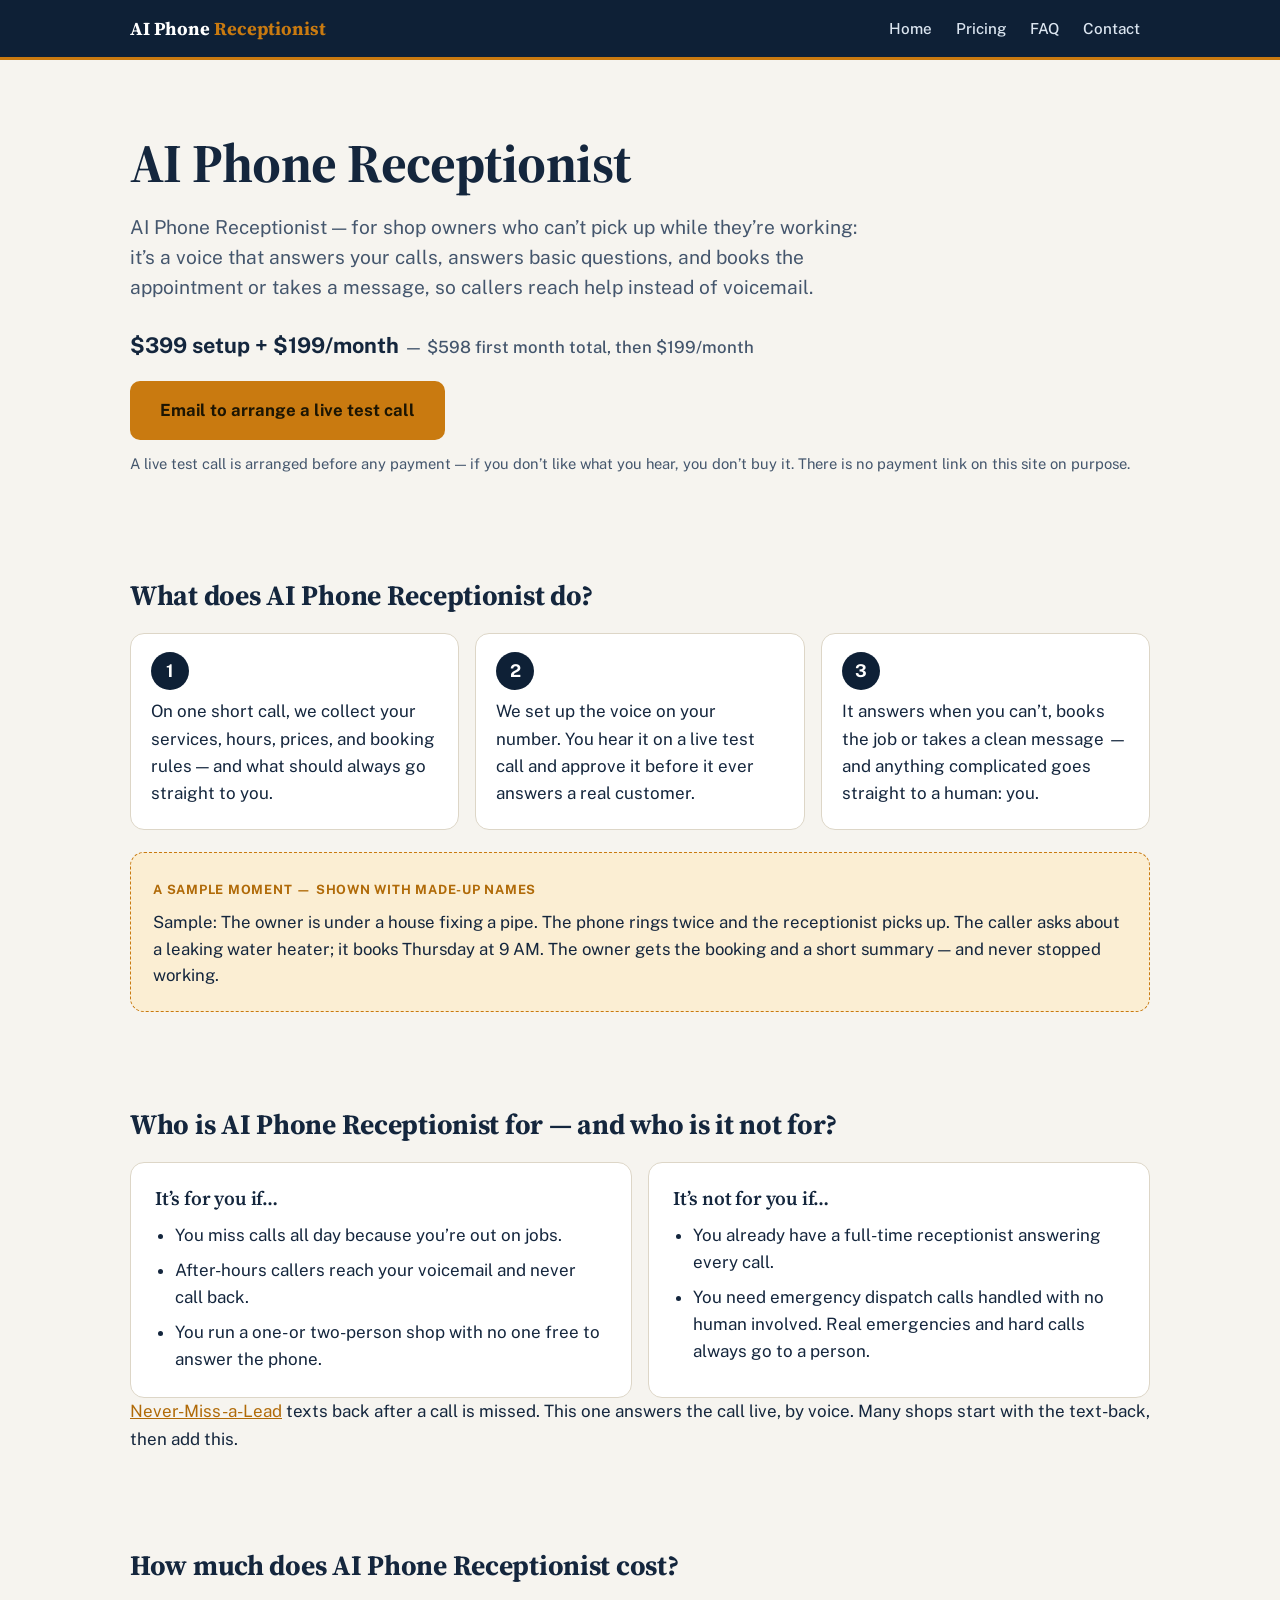
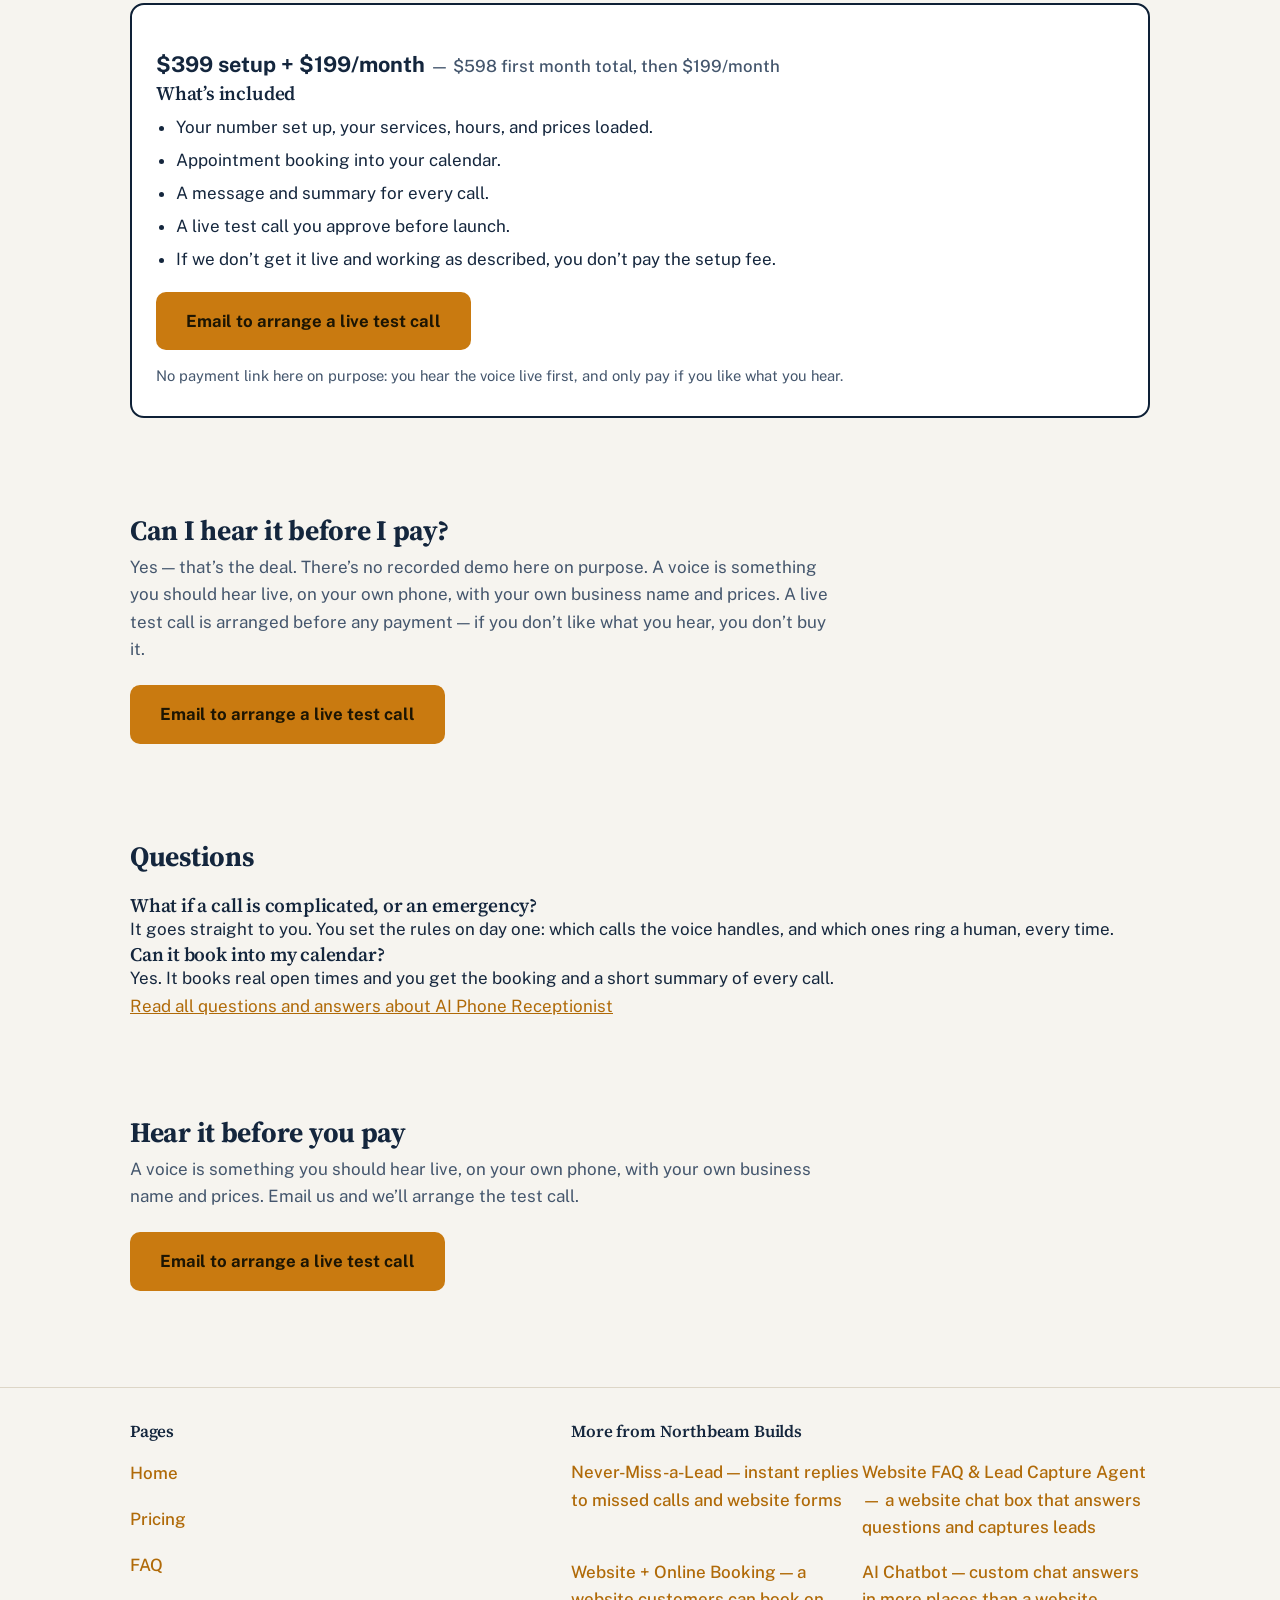
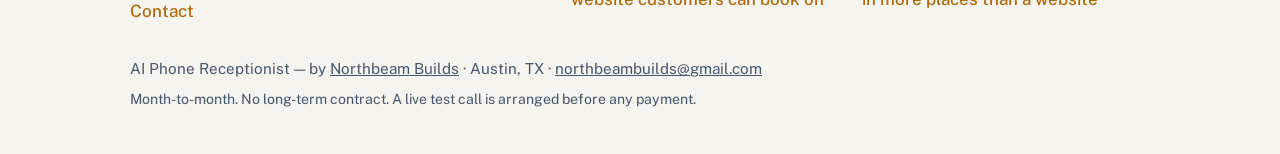
==== index.html @ 2d72b029 "Standalone product site (flagship pattern) with full SEO + LLM-search package; custom-domain binding" ====
<!doctype html>
<html lang="en">
  <head>
    <meta charset="utf-8" />
    <meta name="viewport" content="width=device-width, initial-scale=1, viewport-fit=cover" />
    <meta name="color-scheme" content="light dark" />
    <link rel="icon" href="data:," />
    <title>AI Phone Receptionist | A Voice That Answers When You Can’t</title>
    <meta name="description" content="A voice that answers your phone when you can’t: answers basic questions and books appointments. $399 setup + $199/month — hear a live test call first." />
    <link rel="canonical" href="https://receptionist.northbeambuilds.com/" />
    <meta property="og:title" content="AI Phone Receptionist | A Voice That Answers When You Can’t" />
    <meta property="og:description" content="A voice that answers your phone when you can’t: answers basic questions and books appointments. $399 setup + $199/month — hear a live test call first." />
    <meta property="og:type" content="website" />
    <meta property="og:url" content="https://receptionist.northbeambuilds.com/" />
    <meta name="twitter:card" content="summary" />
    <meta name="twitter:title" content="AI Phone Receptionist | A Voice That Answers When You Can’t" />
    <meta name="twitter:description" content="A voice that answers your phone when you can’t: answers basic questions and books appointments. $399 setup + $199/month — hear a live test call first." />
    <meta name="twitter:url" content="https://receptionist.northbeambuilds.com/" />
    <script type="application/ld+json">
{"@context": "https://schema.org", "@type": "SoftwareApplication", "name": "AI Phone Receptionist", "applicationCategory": "BusinessApplication", "operatingSystem": "Web", "description": "An AI voice that answers a business\u2019s phone calls, answers basic questions, and books appointments or takes a message when the owner can\u2019t pick up.", "offers": {"@type": "Offer", "priceCurrency": "USD", "price": "399", "priceSpecification": [{"@type": "UnitPriceSpecification", "price": "399", "priceCurrency": "USD", "name": "One-time setup"}, {"@type": "UnitPriceSpecification", "price": "199", "priceCurrency": "USD", "name": "Monthly service", "unitCode": "MON", "billingDuration": "P1M"}]}, "provider": {"@type": "Organization", "name": "Northbeam Builds", "email": "northbeambuilds@gmail.com", "address": {"@type": "PostalAddress", "addressLocality": "Austin", "addressRegion": "TX", "addressCountry": "US"}}}
    </script>
    <link rel="preconnect" href="https://fonts.googleapis.com" />
    <link rel="preconnect" href="https://fonts.gstatic.com" crossorigin />
    <link href="https://fonts.googleapis.com/css2?family=Source+Serif+4:opsz,wght@8..60,600;8..60,700&family=Public+Sans:wght@400;500;600;700&display=swap" rel="stylesheet" />
    <link rel="stylesheet" href="/assets/site.css" />
  </head>
  <body>
    <header class="topbar">
      <div class="wrap">
        <a class="wordmark" href="/">AI Phone <span>Receptionist</span></a>
        <button class="nav-toggle" type="button" aria-label="Open menu" aria-expanded="false" aria-controls="main-nav" id="nav-toggle">
          <span class="bars" aria-hidden="true"><span></span><span></span><span></span></span>
        </button>
        <nav class="topnav" id="main-nav" aria-label="Main site">
          <a href="/">Home</a>
          <a href="/pricing/">Pricing</a>
          <a href="/faq/">FAQ</a>
          <a href="/contact/">Contact</a>
        </nav>
      </div>
    </header>

    <main>
      <div class="wrap">
        <div class="hero">
          <h1>AI Phone Receptionist</h1>
          <p class="purpose">AI Phone Receptionist — for shop owners who can’t pick up while they’re working: it’s a voice that answers your calls, answers basic questions, and books the appointment or takes a message, so callers reach help instead of voicemail.</p>
          <p class="price-line">$399 setup + $199/month <span class="per">— $598 first month total, then $199/month</span></p>
          <div class="cta-row">
            <a class="btn" href="mailto:northbeambuilds@gmail.com?subject=AI Phone Receptionist — live test call">Email to arrange a live test call</a>
          </div>
          <p class="buy-note">A live test call is arranged before any payment — if you don’t like what you hear, you don’t buy it. There is no payment link on this site on purpose.</p>
        </div>
        <section aria-labelledby="what-heading">
          <div class="section-head">
            <h2 id="what-heading">What does AI Phone Receptionist do?</h2>
          </div>
          <ol class="steps">
            <li>On one short call, we collect your services, hours, prices, and booking rules — and what should always go straight to you.</li>
            <li>We set up the voice on your number. You hear it on a live test call and approve it before it ever answers a real customer.</li>
            <li>It answers when you can’t, books the job or takes a clean message — and anything complicated goes straight to a human: you.</li>
          </ol>
          <div class="sample">
            <p><span class="tag">A sample moment — shown with made-up names</span></p>
            <p>Sample: The owner is under a house fixing a pipe. The phone rings twice and the receptionist picks up. The caller asks about a leaking water heater; it books Thursday at 9 AM. The owner gets the booking and a short summary — and never stopped working.</p>
          </div>
        </section>

        <section aria-labelledby="fit-heading">
          <div class="section-head">
            <h2 id="fit-heading">Who is AI Phone Receptionist for — and who is it not for?</h2>
          </div>
          <div class="fit-grid">
            <div class="fit-card">
              <h3>It’s for you if…</h3>
              <ul>
              <li>You miss calls all day because you’re out on jobs.</li>
              <li>After-hours callers reach your voicemail and never call back.</li>
              <li>You run a one- or two-person shop with no one free to answer the phone.</li>
              </ul>
            </div>
            <div class="fit-card">
              <h3>It’s not for you if…</h3>
              <ul>
              <li>You already have a full-time receptionist answering every call.</li>
              <li>You need emergency dispatch calls handled with no human involved. Real emergencies and hard calls always go to a person.</li>
              </ul>
            </div>
          </div>
          <p class="note"><a href="https://nevermiss.northbeambuilds.com/">Never-Miss-a-Lead</a> texts back after a call is missed. This one answers the call live, by voice. Many shops start with the text-back, then add this.</p>
        </section>

        <section aria-labelledby="price-heading">
          <div class="section-head">
            <h2 id="price-heading">How much does AI Phone Receptionist cost?</h2>
          </div>
          <div class="price-box">
            <p class="price-line">$399 setup + $199/month <span class="per">— $598 first month total, then $199/month</span></p>
            <h3>What’s included</h3>
            <ul>
              <li>Your number set up, your services, hours, and prices loaded.</li>
              <li>Appointment booking into your calendar.</li>
              <li>A message and summary for every call.</li>
              <li>A live test call you approve before launch.</li>
              <li>If we don’t get it live and working as described, you don’t pay the setup fee.</li>
            </ul>
            <div class="cta-row">
              <a class="btn" href="mailto:northbeambuilds@gmail.com?subject=AI Phone Receptionist — live test call">Email to arrange a live test call</a>
            </div>
            <p class="buy-note">No payment link here on purpose: you hear the voice live first, and only pay if you like what you hear.</p>
          </div>
        </section>

        <section aria-labelledby="hear-heading">
          <div class="section-head">
            <h2 id="hear-heading">Can I hear it before I pay?</h2>
            <p>Yes — that’s the deal. There’s no recorded demo here on purpose. A voice is something you should hear live, on your own phone, with your own business name and prices. A live test call is arranged before any payment — if you don’t like what you hear, you don’t buy it.</p>
          </div>
          <div class="cta-row">
            <a class="btn" href="mailto:northbeambuilds@gmail.com?subject=AI Phone Receptionist — live test call">Email to arrange a live test call</a>
          </div>
        </section>

        <section aria-labelledby="faq-heading">
          <div class="section-head">
            <h2 id="faq-heading">Questions</h2>
          </div>
            <div class="faq-item"><h3>What if a call is complicated, or an emergency?</h3><p>It goes straight to you. You set the rules on day one: which calls the voice handles, and which ones ring a human, every time.</p></div>
            <div class="faq-item"><h3>Can it book into my calendar?</h3><p>Yes. It books real open times and you get the booking and a short summary of every call.</p></div>
          <p><a href="/faq/">Read all questions and answers about AI Phone Receptionist</a></p>
        </section>

        <section aria-label="Get started">
          <div class="section-head">
            <h2>Hear it before you pay</h2>
            <p>A voice is something you should hear live, on your own phone, with your own business name and prices. Email us and we’ll arrange the test call.</p>
          </div>
          <div class="cta-row">
            <a class="btn" href="mailto:northbeambuilds@gmail.com?subject=AI Phone Receptionist — live test call">Email to arrange a live test call</a>
          </div>
        </section>
      </div>
    </main>
    <footer>
      <div class="wrap">
        <div class="footer-grid">
          <nav aria-label="Site pages">
            <h3>Pages</h3>
            <ul class="sitemap-list">
              <li><a href="/">Home</a></li>
              <li><a href="/pricing/">Pricing</a></li>
              <li><a href="/faq/">FAQ</a></li>
              <li><a href="/contact/">Contact</a></li>
            </ul>
          </nav>
          <nav aria-label="More from Northbeam Builds">
            <h3>More from Northbeam Builds</h3>
            <ul class="tool-list">
              <li><a href="https://nevermiss.northbeambuilds.com/">Never-Miss-a-Lead — instant replies to missed calls and website forms</a></li>
              <li><a href="https://faqagent.northbeambuilds.com/">Website FAQ & Lead Capture Agent — a website chat box that answers questions and captures leads</a></li>
              <li><a href="https://booking.northbeambuilds.com/">Website + Online Booking — a website customers can book on</a></li>
              <li><a href="https://chatbot.northbeambuilds.com/">AI Chatbot — custom chat answers in more places than a website</a></li>
            </ul>
          </nav>
        </div>
        <p class="footer-line">AI Phone Receptionist — by <a href="https://northbeambuilds.com">Northbeam Builds</a> · Austin, TX · <a href="mailto:northbeambuilds@gmail.com">northbeambuilds@gmail.com</a></p>
        <p class="footer-small">Month-to-month. No long-term contract. A live test call is arranged before any payment.</p>
      </div>
    </footer>
    <script src="/assets/site.js"></script>
  </body>
</html>
---- assets/site.css ----
:root {
        color-scheme: light dark;
        --bg: #f6f4ef;
        --surface: #ffffff;
        --surface-2: #efece4;
        --ink: #14263d;
        --ink-soft: #44566d;
        --navy: #0e2036;
        --navy-2: #16304f;
        --amber: #c97a10;
        --amber-strong: #b06a08;
        --amber-soft: #fbeed3;
        --line: #ddd6c7;
        --focus: #1d6fd1;
        --radius: 14px;
      }
      @media (prefers-color-scheme: dark) {
        :root {
          --bg: #0a1626;
          --surface: #102238;
          --surface-2: #0d1c30;
          --ink: #eef2f7;
          --ink-soft: #b3c0d0;
          --navy: #0a1828;
          --navy-2: #122a47;
          --amber: #f0b24a;
          --amber-strong: #f5c169;
          --amber-soft: #2b2110;
          --line: #2a3f58;
          --focus: #7db4f0;
        }
      }
      * { box-sizing: border-box; }
      html { scroll-behavior: smooth; }
      body {
        margin: 0;
        background: var(--bg);
        color: var(--ink);
        font-family: "Public Sans", -apple-system, BlinkMacSystemFont, "Segoe UI", sans-serif;
        font-size: 1.0625rem;
        line-height: 1.6;
        -webkit-font-smoothing: antialiased;
      }
      a { color: var(--amber-strong); }
      a:focus-visible, summary:focus-visible {
        outline: 3px solid var(--focus);
        outline-offset: 2px;
        border-radius: 4px;
      }
      h1, h2, h3 {
        font-family: "Source Serif 4", Georgia, "Times New Roman", serif;
        line-height: 1.15;
        margin: 0;
        letter-spacing: -0.01em;
      }
      h2 { font-size: 1.75rem; font-weight: 700; }
      h3 { font-size: 1.2rem; font-weight: 600; }
      p { margin: 0; }
      .wrap { max-width: 1060px; margin: 0 auto; padding: 0 20px; }

      /* ---------- Site header ---------- */
      .topbar {
        position: sticky;
        top: 0;
        z-index: 60;
        background: var(--navy);
        color: #f3f6fa;
        border-bottom: 3px solid var(--amber);
      }
      .topbar .wrap {
        display: flex;
        align-items: center;
        gap: 8px 22px;
        flex-wrap: wrap;
        padding-top: 4px;
        padding-bottom: 4px;
        position: relative;
      }
      .wordmark {
        font-family: "Source Serif 4", Georgia, serif;
        font-weight: 700;
        font-size: 1.15rem;
        color: #ffffff;
        text-decoration: none;
        padding: 10px 0;
        white-space: nowrap;
      }
      .wordmark span { color: var(--amber); }
      .nav-toggle {
        display: none;
        margin-left: auto;
        background: transparent;
        border: 1px solid rgba(255,255,255,0.35);
        border-radius: 8px;
        color: #ffffff;
        width: 48px;
        height: 48px;
        align-items: center;
        justify-content: center;
        cursor: pointer;
        flex-shrink: 0;
      }
      .nav-toggle:focus-visible { outline: 3px solid var(--focus); outline-offset: 2px; }
      .nav-toggle .bars { display: flex; flex-direction: column; gap: 5px; }
      .nav-toggle .bars span { display: block; width: 22px; height: 2px; background: #ffffff; border-radius: 2px; }
      .topnav {
        display: flex;
        flex-wrap: wrap;
        gap: 2px 4px;
        margin-left: auto;
      }
      .topnav a {
        color: #dbe5f0;
        text-decoration: none;
        font-size: 0.95rem;
        font-weight: 500;
        padding: 12px 10px;
        min-height: 44px;
        display: inline-flex;
        align-items: center;
        border-radius: 6px;
      }
      .topnav a:hover { color: #ffffff; background: rgba(255,255,255,0.08); }
      @media (max-width: 719px) {
        .nav-toggle { display: inline-flex; }
        .topnav {
          display: none;
          width: 100%;
          flex-direction: column;
          align-items: stretch;
          margin-left: 0;
          padding: 6px 0 12px;
          gap: 2px;
        }
        .topnav.open { display: flex; }
        .topnav a { width: 100%; padding: 12px 8px; }
      }

      /* ---------- Hero ---------- */
      .hero { padding: 52px 0 44px; }
      .hero h1 {
        font-size: clamp(2.3rem, 6vw, 3.4rem);
        font-weight: 700;
        color: var(--ink);
      }
      .hero .purpose {
        margin-top: 18px;
        font-size: 1.2rem;
        line-height: 1.55;
        color: var(--ink-soft);
        max-width: 46rem;
      }
      .hero .purpose strong { color: var(--ink); font-weight: 600; }
      .price-line {
        margin-top: 26px;
        font-size: 1.35rem;
        font-weight: 700;
        color: var(--ink);
      }
      .price-line .per { font-weight: 500; color: var(--ink-soft); font-size: 1.05rem; }
      .cta-row { margin-top: 18px; display: flex; flex-wrap: wrap; gap: 14px; align-items: center; }
      .btn {
        display: inline-flex;
        align-items: center;
        justify-content: center;
        min-height: 54px;
        padding: 14px 28px;
        border-radius: 10px;
        background: var(--amber);
        color: #1c1503;
        font-weight: 700;
        font-size: 1.05rem;
        text-decoration: none;
        border: 2px solid transparent;
        transition: background 0.15s ease, transform 0.15s ease;
      }
      .btn:hover { background: var(--amber-strong); color: #ffffff; }
      @media (prefers-color-scheme: dark) {
        .btn { color: #1a1204; }
        .btn:hover { color: #14100a; background: var(--amber-strong); }
      }

      /* ---------- Sections ---------- */
      section { padding: 40px 0; }
      .section-head { margin-bottom: 22px; }
      .section-head p { margin-top: 8px; color: var(--ink-soft); max-width: 44rem; }

      .steps {
        display: grid;
        grid-template-columns: 1fr;
        gap: 16px;
        list-style: none;
        margin: 0;
        padding: 0;
        counter-reset: step;
      }
      .steps li {
        background: var(--surface);
        border: 1px solid var(--line);
        border-radius: var(--radius);
        padding: 22px 22px 22px 74px;
        position: relative;
        min-height: 44px;
      }
      .steps li::before {
        counter-increment: step;
        content: counter(step);
        position: absolute;
        left: 20px;
        top: 20px;
        width: 38px;
        height: 38px;
        border-radius: 50%;
        background: var(--navy);
        color: #ffffff;
        font-weight: 700;
        font-size: 1.1rem;
        display: flex;
        align-items: center;
        justify-content: center;
      }
      @media (prefers-color-scheme: dark) {
        .steps li::before { background: var(--amber); color: #1a1204; }
      }
      .steps p { font-size: 1.05rem; }

      .sample {
        margin-top: 22px;
        background: var(--amber-soft);
        border: 1px dashed var(--amber);
        border-radius: var(--radius);
        padding: 22px;
      }
      .sample .tag {
        display: inline-block;
        font-size: 0.8rem;
        font-weight: 700;
        letter-spacing: 0.06em;
        text-transform: uppercase;
        color: var(--amber-strong);
        margin-bottom: 8px;
      }
      .sample p { font-size: 1.05rem; }
      .sample .note { margin-top: 10px; font-size: 0.9rem; color: var(--ink-soft); font-style: italic; }

      /* ---------- Numbers strip ---------- */
      .numbers {
        background: var(--navy);
        color: #eef2f7;
        border-radius: var(--radius);
        padding: 28px 24px;
      }
      .numbers h2 { color: #ffffff; margin-bottom: 18px; }
      .numbers .stat { font-size: 1.12rem; line-height: 1.55; }
      .numbers .stat + .stat { margin-top: 16px; }
      .numbers .stat strong { color: var(--amber); }
      .numbers .caveat {
        margin-top: 18px;
        font-size: 0.85rem;
        line-height: 1.5;
        color: #b9c7d8;
      }

      /* ---------- For / not for ---------- */
      .fit-grid {
        display: grid;
        grid-template-columns: 1fr;
        gap: 16px;
      }
      .fit-card {
        background: var(--surface);
        border: 1px solid var(--line);
        border-radius: var(--radius);
        padding: 24px;
      }
      .fit-card h3 { margin-bottom: 12px; }
      .fit-card ul { margin: 0; padding-left: 20px; }
      .fit-card li { margin-bottom: 8px; }
      .fit-card li:last-child { margin-bottom: 0; }
      .boundary {
        margin-top: 20px;
        background: var(--surface-2);
        border: 1px solid var(--line);
        border-radius: var(--radius);
        padding: 20px 22px;
        font-size: 1.02rem;
      }
      .boundary a { font-weight: 600; }

      /* ---------- Price box ---------- */
      .price-box {
        background: var(--surface);
        border: 2px solid var(--navy);
        border-radius: var(--radius);
        padding: 28px 24px;
      }
      @media (prefers-color-scheme: dark) {
        .price-box { border-color: var(--amber); }
      }
      .price-box .big { font-size: 1.5rem; font-weight: 700; line-height: 1.35; }
      .price-box p { margin-top: 14px; }
      .price-box ul { margin: 10px 0 0; padding-left: 20px; }
      .price-box li { margin-bottom: 6px; }
      .price-box .guarantee { font-weight: 600; }

      /* ---------- Demos ---------- */
      .demo-grid {
        display: grid;
        grid-template-columns: 1fr;
        gap: 16px;
      }
      .demo-card {
        background: var(--surface);
        border: 1px solid var(--line);
        border-radius: var(--radius);
        padding: 24px;
        display: flex;
        flex-direction: column;
        gap: 10px;
      }
      .demo-card h3 { font-size: 1.3rem; }
      .demo-card .badge {
        align-self: flex-start;
        font-size: 0.8rem;
        font-weight: 700;
        letter-spacing: 0.04em;
        text-transform: uppercase;
        background: var(--amber-soft);
        color: var(--amber-strong);
        border: 1px solid var(--amber);
        border-radius: 999px;
        padding: 4px 12px;
      }
      .demo-card p { color: var(--ink-soft); font-size: 0.98rem; }
      .demo-card a.open {
        margin-top: auto;
        display: inline-flex;
        align-items: center;
        min-height: 48px;
        font-weight: 700;
        text-decoration: none;
      }
      .demo-card a.open:hover { text-decoration: underline; }

      /* ---------- FAQ ---------- */
      .faq { display: flex; flex-direction: column; gap: 12px; }
      .faq details {
        background: var(--surface);
        border: 1px solid var(--line);
        border-radius: var(--radius);
      }
      .faq summary {
        cursor: pointer;
        list-style: none;
        padding: 18px 22px;
        min-height: 44px;
        font-weight: 600;
        font-size: 1.08rem;
        display: flex;
        justify-content: space-between;
        align-items: center;
        gap: 12px;
      }
      .faq summary::-webkit-details-marker { display: none; }
      .faq summary::after {
        content: "+";
        font-size: 1.5rem;
        font-weight: 400;
        color: var(--amber-strong);
        line-height: 1;
        flex-shrink: 0;
      }
      .faq details[open] summary::after { content: "–"; }
      .faq details p {
        padding: 0 22px 20px;
        color: var(--ink-soft);
      }

      /* ---------- Final CTA ---------- */
      .final-cta {
        background: var(--navy);
        color: #eef2f7;
        border-radius: var(--radius);
        padding: 34px 24px;
        text-align: center;
      }
      .final-cta h2 { color: #ffffff; margin-bottom: 10px; }
      .final-cta p { color: #c4d2e2; max-width: 34rem; margin: 0 auto; }
      .final-cta .cta-row { justify-content: center; margin-top: 22px; }
      .final-cta .direct { margin-top: 16px; font-size: 0.98rem; color: #c4d2e2; }
      .final-cta .direct a { color: var(--amber); font-weight: 600; }

      /* ---------- Footer ---------- */
      footer {
        margin-top: 48px;
        border-top: 1px solid var(--line);
        padding: 34px 0 44px;
      }
      footer h2 { font-size: 1.25rem; margin-bottom: 14px; }
      footer h3 { font-size: 1.05rem; margin-bottom: 10px; }
      .footer-grid {
        display: grid;
        grid-template-columns: 1fr;
        gap: 28px;
        margin-bottom: 24px;
      }
      @media (min-width: 720px) {
        .footer-grid { grid-template-columns: 1fr 1.4fr; }
      }
      .sitemap-list, .tool-list {
        list-style: none;
        margin: 0;
        padding: 0;
        display: grid;
        grid-template-columns: 1fr;
        gap: 2px;
      }
      .sitemap-list a, .tool-list a {
        display: inline-flex;
        align-items: center;
        min-height: 44px;
        padding: 8px 0;
        font-weight: 500;
        text-decoration: none;
      }
      .sitemap-list a:hover, .tool-list a:hover { text-decoration: underline; }
      .tool-list .here { color: var(--ink-soft); font-weight: 400; font-size: 0.9rem; margin-left: 8px; }
      .footer-line { color: var(--ink-soft); font-size: 0.95rem; margin-top: 8px; }
      .footer-line a { color: var(--ink-soft); }
      .footer-small { color: var(--ink-soft); font-size: 0.88rem; margin-top: 6px; }

      /* ---------- Chat widget ---------- */
      .nb-chat-btn {
        position: fixed; right: 20px; bottom: 20px; z-index: 90;
        width: 60px; height: 60px; border-radius: 50%;
        background: var(--navy); color: #fff; border: 2px solid var(--amber);
        box-shadow: 0 8px 24px rgba(0,0,0,0.28);
        display: flex; align-items: center; justify-content: center;
        cursor: pointer;
      }
      .nb-chat-btn:focus-visible { outline: 3px solid var(--focus); outline-offset: 3px; }
      .nb-chat-btn svg { width: 28px; height: 28px; }
      .nb-chat-panel {
        position: fixed; right: 20px; bottom: 92px; z-index: 91;
        width: 384px; max-width: calc(100vw - 32px);
        height: 560px; max-height: calc(100dvh - 112px);
        background: var(--surface); color: var(--ink);
        border: 1px solid var(--line); border-radius: 16px;
        box-shadow: 0 18px 48px rgba(0,0,0,0.30);
        display: flex; flex-direction: column; overflow: hidden;
      }
      .nb-chat-panel[hidden] { display: none; }
      .nb-chat-head {
        background: var(--navy); color: #fff; padding: 14px 16px;
        display: flex; align-items: center; gap: 10px;
      }
      .nb-chat-head strong { font-size: 1rem; line-height: 1.3; }
      .nb-chat-head span { display: block; font-size: 0.82rem; color: #c4d2e2; font-weight: 400; }
      .nb-chat-close {
        margin-left: auto; background: transparent; border: 1px solid rgba(255,255,255,0.4);
        color: #fff; width: 40px; height: 40px; border-radius: 8px; font-size: 1.25rem;
        cursor: pointer; flex-shrink: 0; line-height: 1;
      }
      .nb-chat-close:focus-visible, .nb-chip:focus-visible, .nb-chat-send:focus-visible, .nb-chat-input:focus-visible { outline: 3px solid var(--focus); outline-offset: 2px; }
      .nb-chat-messages {
        flex: 1; overflow-y: auto; padding: 16px; display: flex; flex-direction: column; gap: 10px;
        background: var(--bg);
      }
      .nb-msg { max-width: 88%; padding: 10px 13px; border-radius: 12px; font-size: 0.95rem; line-height: 1.5; white-space: pre-wrap; word-wrap: break-word; }
      .nb-msg.bot { background: var(--surface); border: 1px solid var(--line); color: var(--ink); align-self: flex-start; border-bottom-left-radius: 4px; }
      .nb-msg.user { background: var(--navy); color: #fff; align-self: flex-end; border-bottom-right-radius: 4px; }
      @media (prefers-color-scheme: dark) { .nb-msg.user { background: var(--navy-2); } }
      .nb-msg .nb-mailto {
        display: inline-flex; align-items: center; min-height: 44px; margin-top: 10px;
        background: var(--amber); color: #1c1503; font-weight: 700; text-decoration: none;
        padding: 10px 16px; border-radius: 8px;
      }
      .nb-chips { display: flex; flex-wrap: wrap; gap: 8px; padding: 10px 12px 4px; background: var(--surface); }
      .nb-chip {
        border: 1px solid var(--navy); background: var(--surface); color: var(--ink);
        border-radius: 999px; padding: 9px 14px; min-height: 40px; font-size: 0.9rem; font-weight: 600; cursor: pointer;
      }
      @media (prefers-color-scheme: dark) { .nb-chip { border-color: var(--amber); } }
      .nb-chip:hover { background: var(--amber-soft); }
      .nb-chat-form { display: flex; gap: 8px; padding: 12px; background: var(--surface); border-top: 1px solid var(--line); }
      .nb-chat-input {
        flex: 1; min-width: 0; padding: 11px 12px; border: 1px solid var(--line); border-radius: 10px;
        font: inherit; font-size: 0.98rem; background: var(--surface); color: var(--ink); min-height: 48px;
      }
      .nb-chat-send {
        background: var(--amber); color: #1c1503; border: none; border-radius: 10px;
        padding: 0 18px; font-weight: 700; cursor: pointer; min-height: 48px; font-size: 0.98rem;
      }
      @media (max-width: 640px) {
        .nb-chat-panel { right: 12px; left: 12px; bottom: 12px; top: 12px; width: auto; max-width: none; height: auto; max-height: none; }
        .nb-chat-btn { right: 16px; bottom: 16px; }
      }

      @media (min-width: 720px) {
        .steps { grid-template-columns: repeat(3, 1fr); }
        .steps li { padding: 64px 20px 22px; }
        .steps li::before { top: 18px; left: 20px; }
        .fit-grid { grid-template-columns: 1fr 1fr; }
        .demo-grid { grid-template-columns: 1fr 1fr; }
        .tool-list { grid-template-columns: 1fr 1fr; }
        .hero { padding: 72px 0 56px; }
        section { padding: 48px 0; }
      }
      @media (prefers-reduced-motion: reduce) {
        html { scroll-behavior: auto; }
        .btn { transition: none; }
      }

/* ---------- Standalone site additions ---------- */
.btn.secondary {
  background: transparent;
  border-color: var(--navy);
  color: var(--ink);
}
.btn.secondary:hover { background: var(--navy); color: #ffffff; }
@media (prefers-color-scheme: dark) {
  .btn.secondary { border-color: var(--amber); color: var(--ink); }
  .btn.secondary:hover { background: var(--amber); color: #1a1204; }
}
.buy-note { margin-top: 12px; font-size: 0.92rem; color: var(--ink-soft); }
.contact-card {
  background: var(--surface);
  border: 2px solid var(--navy);
  border-radius: var(--radius);
  padding: 28px 24px;
  text-align: center;
}
@media (prefers-color-scheme: dark) { .contact-card { border-color: var(--amber); } }
.contact-card .big-email { font-size: 1.35rem; font-weight: 700; word-break: break-all; }
.contact-card p { margin-top: 12px; color: var(--ink-soft); }
.page-intro { padding: 44px 0 8px; }
.page-intro h1 { font-size: clamp(2rem, 5vw, 2.8rem); font-weight: 700; }
.page-intro p { margin-top: 14px; font-size: 1.15rem; color: var(--ink-soft); max-width: 44rem; }
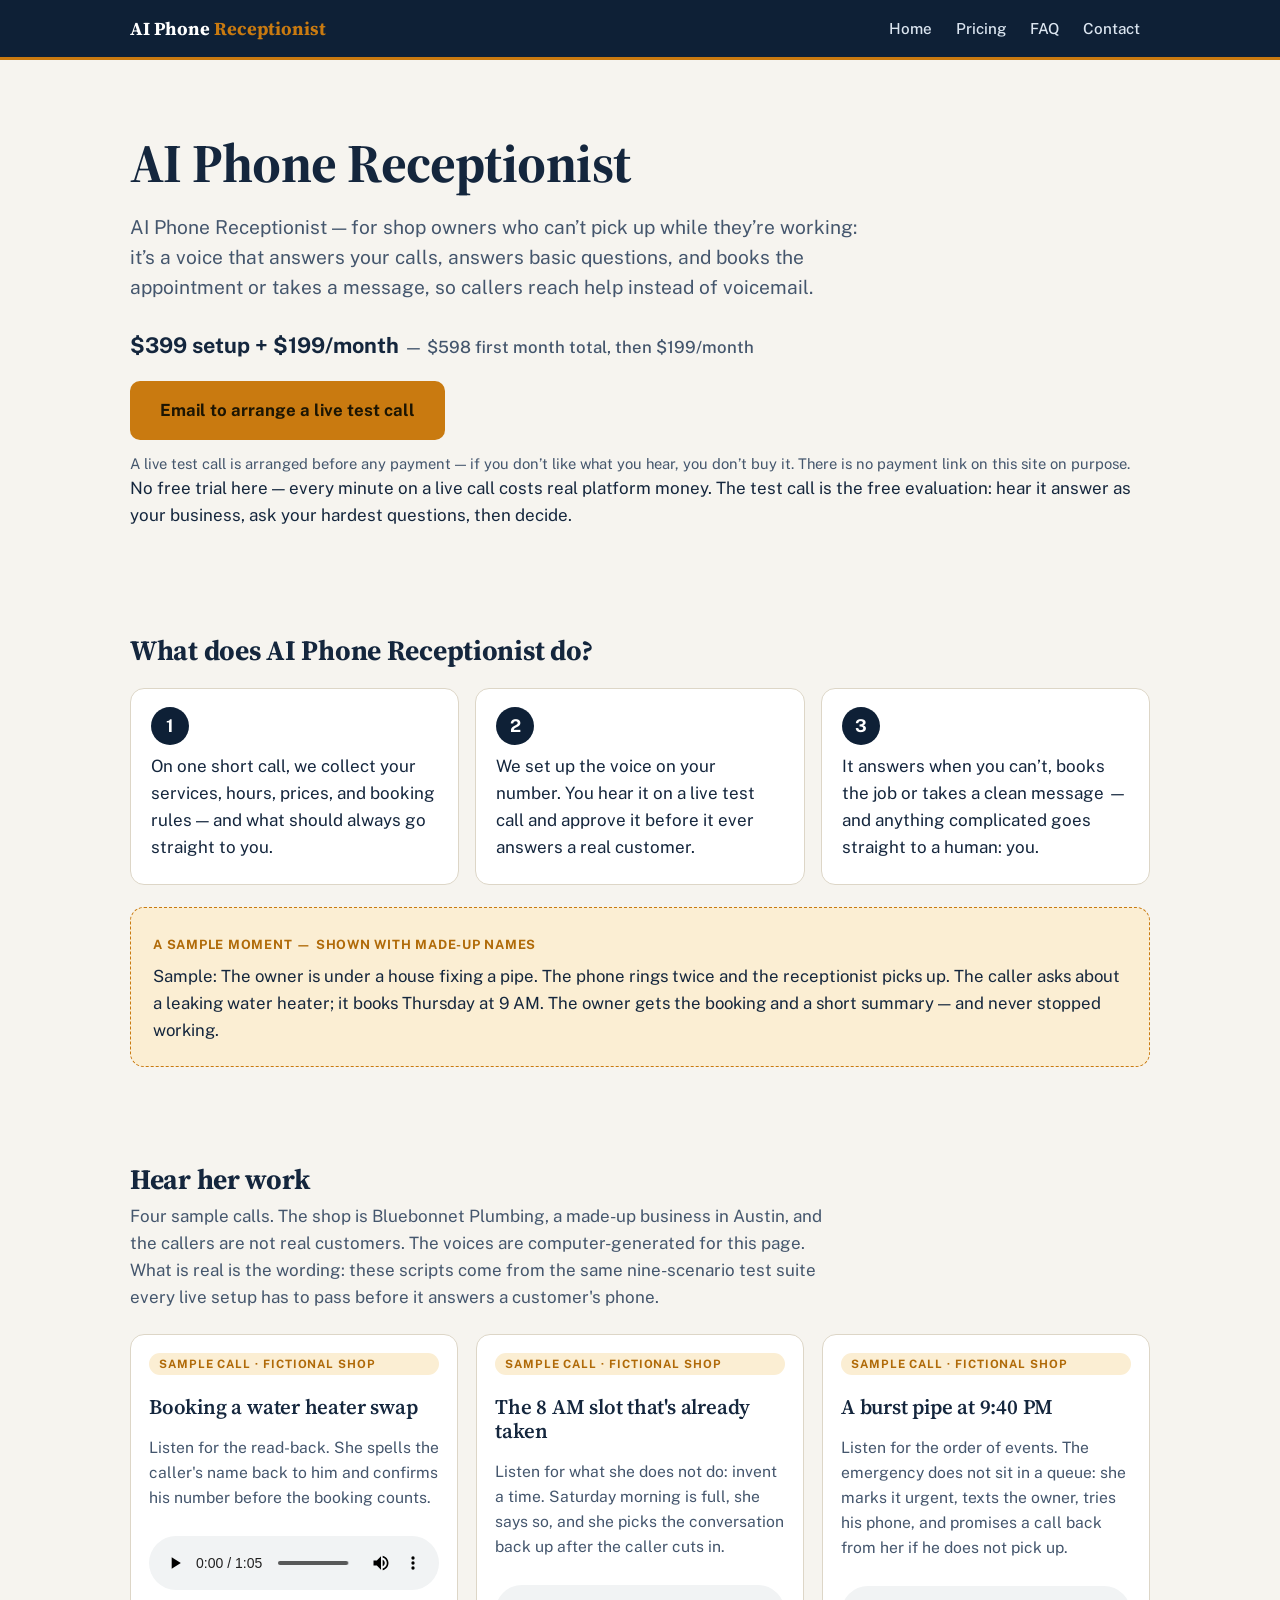
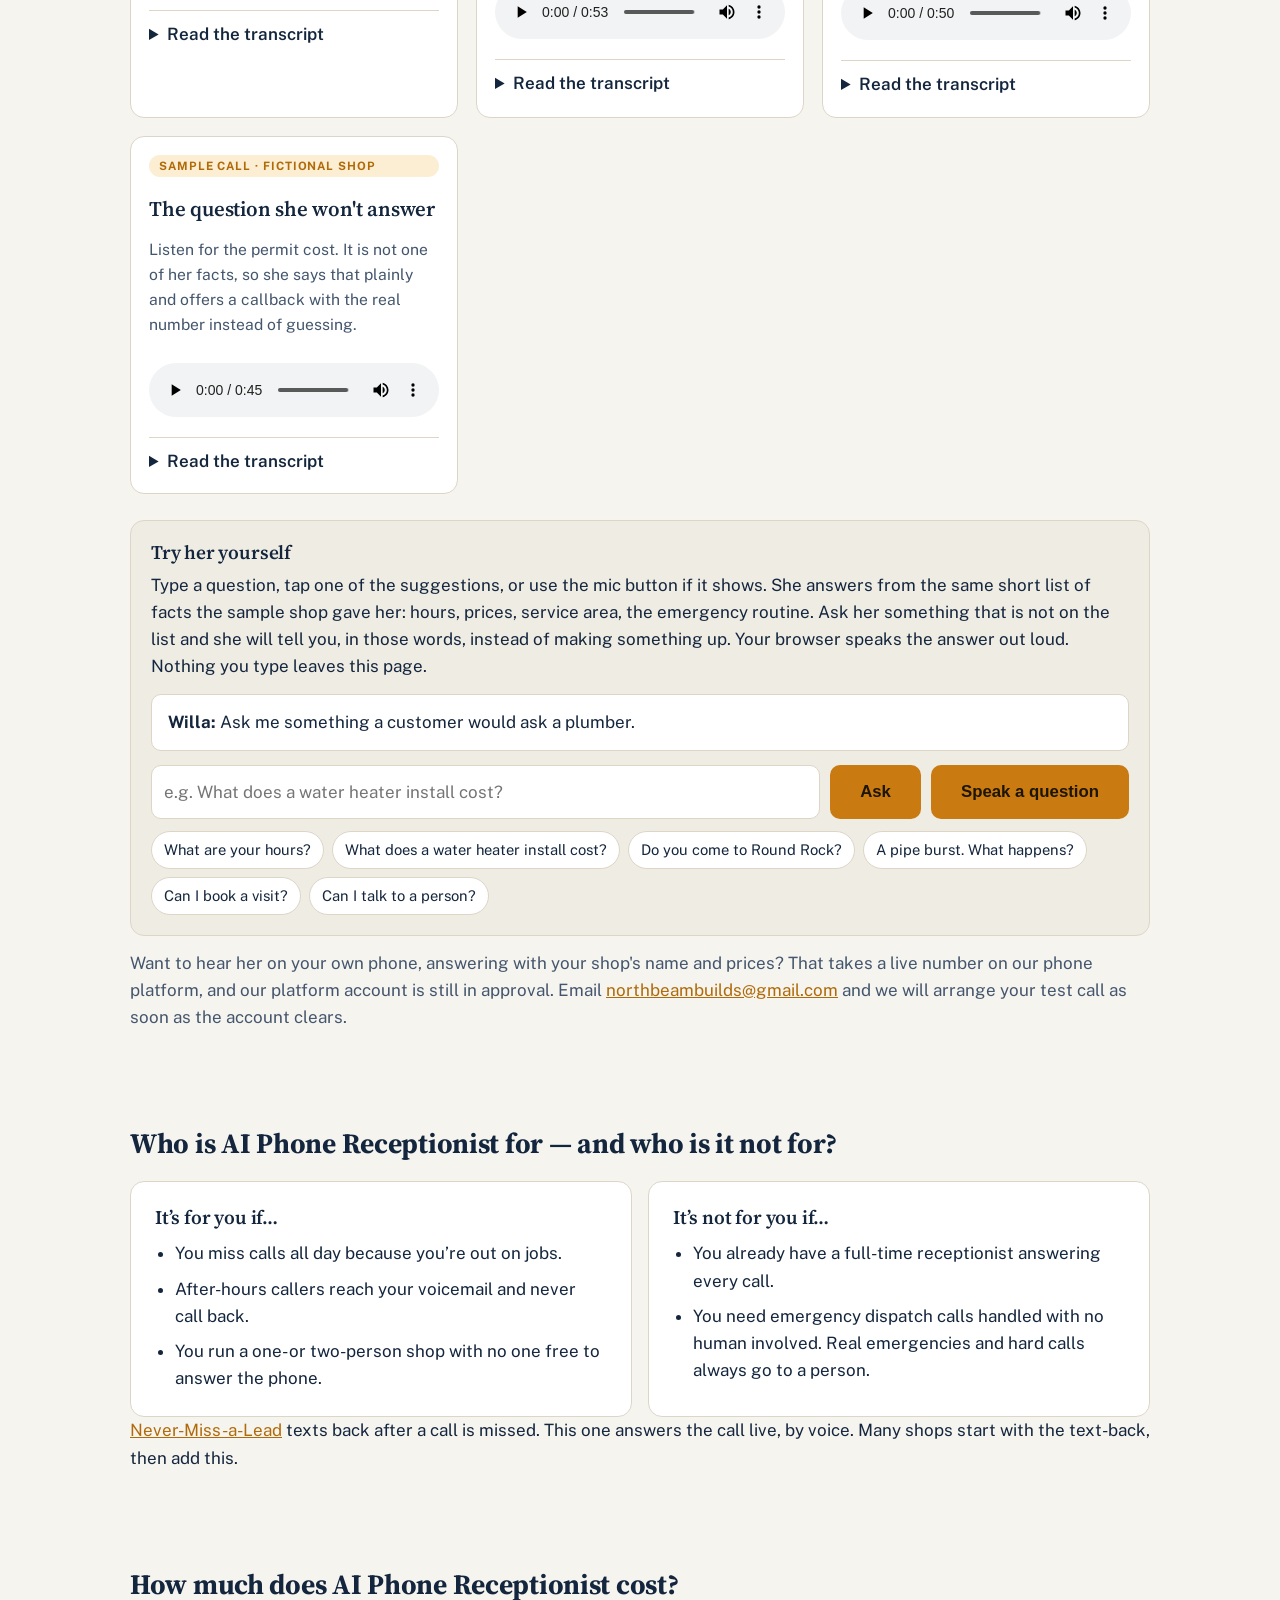
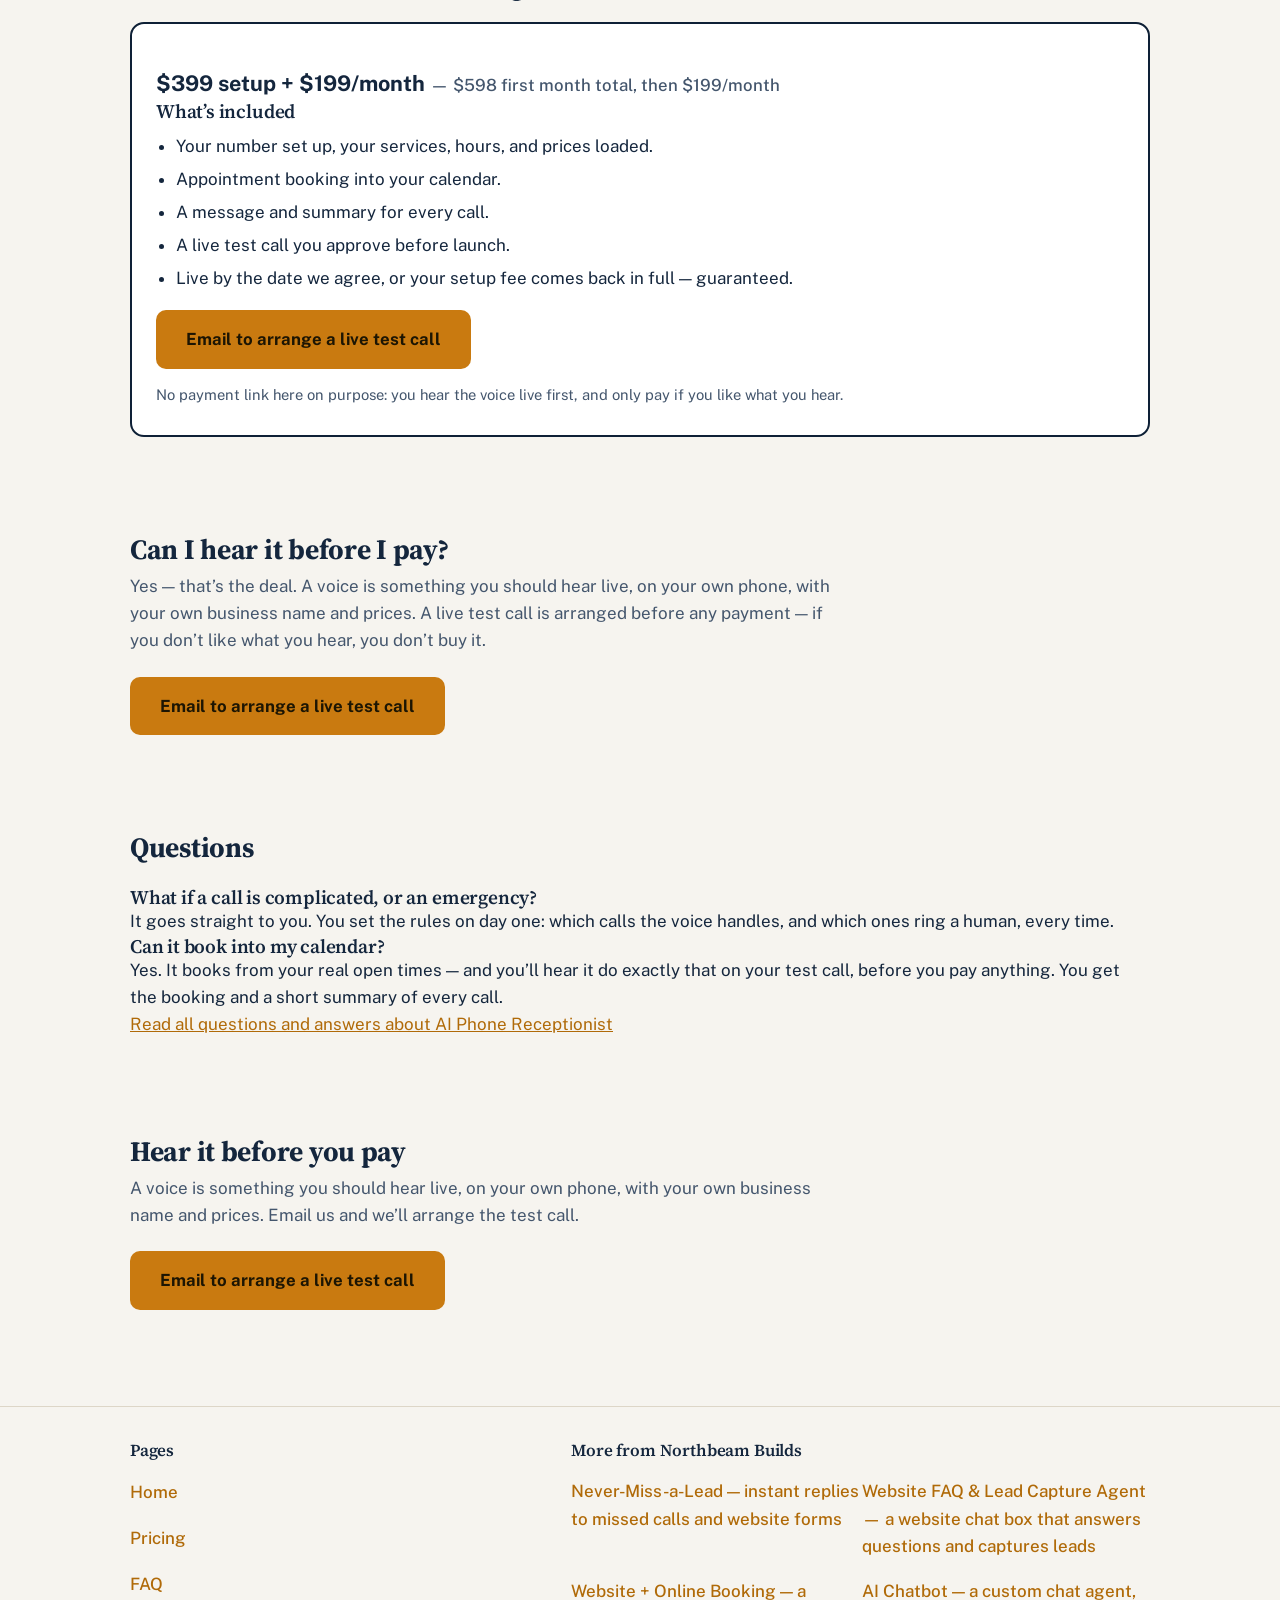
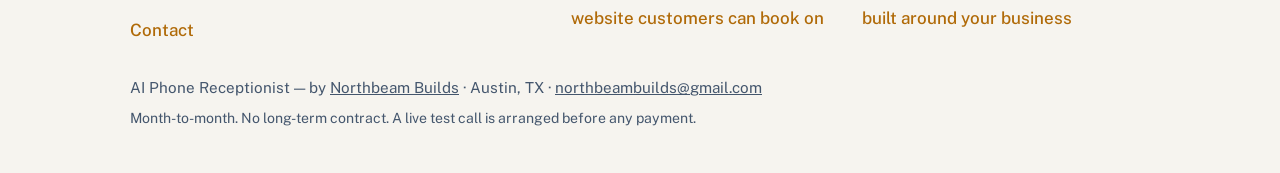
==== commit efa2c862: "Copy gate pass + 'Hear her work' voice demo section - Copy fixes from the website quality sweep: con" ====
--- a/index.html
+++ b/index.html
@@ -23,6 +23,7 @@
     <link rel="preconnect" href="https://fonts.gstatic.com" crossorigin />
     <link href="https://fonts.googleapis.com/css2?family=Source+Serif+4:opsz,wght@8..60,600;8..60,700&family=Public+Sans:wght@400;500;600;700&display=swap" rel="stylesheet" />
     <link rel="stylesheet" href="/assets/site.css" />
+    <link rel="stylesheet" href="/assets/demo.css" />
   </head>
   <body>
     <header class="topbar">
@@ -50,6 +51,7 @@
             <a class="btn" href="mailto:northbeambuilds@gmail.com?subject=AI Phone Receptionist — live test call">Email to arrange a live test call</a>
           </div>
           <p class="buy-note">A live test call is arranged before any payment — if you don’t like what you hear, you don’t buy it. There is no payment link on this site on purpose.</p>
+          <p class="trial-note">No free trial here — every minute on a live call costs real platform money. The test call is the free evaluation: hear it answer as your business, ask your hardest questions, then decide.</p>
         </div>
         <section aria-labelledby="what-heading">
           <div class="section-head">
@@ -64,6 +66,123 @@
             <p><span class="tag">A sample moment — shown with made-up names</span></p>
             <p>Sample: The owner is under a house fixing a pipe. The phone rings twice and the receptionist picks up. The caller asks about a leaking water heater; it books Thursday at 9 AM. The owner gets the booking and a short summary — and never stopped working.</p>
           </div>
+        </section>
+
+        <section aria-labelledby="demo-heading">
+          <div class="section-head">
+            <h2 id="demo-heading">Hear her work</h2>
+            <p>Four sample calls. The shop is Bluebonnet Plumbing, a made-up business in Austin, and the callers are not real customers. The voices are computer-generated for this page. What is real is the wording: these scripts come from the same nine-scenario test suite every live setup has to pass before it answers a customer's phone.</p>
+          </div>
+          <div class="demo-grid">
+            <article class="demo-card">
+              <span class="demo-tag">Sample call · fictional shop</span>
+              <h3>Booking a water heater swap</h3>
+              <p class="demo-listen">Listen for the read-back. She spells the caller's name back to him and confirms his number before the booking counts.</p>
+              <audio controls preload="metadata" src="/assets/audio/call1.mp3">Your browser cannot play this sample. The transcript below has the full call.</audio>
+              <details>
+                <summary>Read the transcript</summary>
+                <div class="demo-transcript">
+                  <p><span class="who">Willa:</span> Bluebonnet Plumbing, this is Willa. How can I help you?</p>
+                  <p><span class="who">Caller:</span> Hey. Our water heater's leaking all over the garage floor. I need somebody to come look at it.</p>
+                  <p><span class="who">Willa:</span> I'm sorry you're dealing with that. Is it leaking bad enough to be an emergency, or can it wait for a booked visit tomorrow or the next day?</p>
+                  <p><span class="who">Caller:</span> It's a slow drip into a pan right now. A day or two is fine.</p>
+                  <p><span class="who">Willa:</span> All right. A tech can come Thursday at 9 in the morning, or Friday at 1. The visit is seventy-nine dollars, and if you have us do the repair, that fee comes off the bill.</p>
+                  <p><span class="who">Caller:</span> Thursday at nine works.</p>
+                  <p><span class="who">Willa:</span> Thursday at 9 AM, booked. Can I get your name?</p>
+                  <p><span class="who">Caller:</span> Mark Delgado.</p>
+                  <p><span class="who">Willa:</span> Thanks, Mark. Let me spell that back: Delgado, D-E-L-G-A-D-O. Did I get that right?</p>
+                  <p><span class="who">Caller:</span> That's right.</p>
+                  <p><span class="who">Willa:</span> And the best number for the tech to reach you — is it the one you're calling from, ending in 0148?</p>
+                  <p><span class="who">Caller:</span> Yep, that's my cell.</p>
+                  <p><span class="who">Willa:</span> You're all set for Thursday at 9. You'll get a text confirming it, and the tech will call when he's on his way. Anything else I can do?</p>
+                  <p><span class="who">Caller:</span> Nope, that's it. Thanks.</p>
+                </div>
+              </details>
+            </article>
+            <article class="demo-card">
+              <span class="demo-tag">Sample call · fictional shop</span>
+              <h3>The 8 AM slot that's already taken</h3>
+              <p class="demo-listen">Listen for what she does not do: invent a time. Saturday morning is full, she says so, and she picks the conversation back up after the caller cuts in.</p>
+              <audio controls preload="metadata" src="/assets/audio/call2.mp3">Your browser cannot play this sample. The transcript below has the full call.</audio>
+              <details>
+                <summary>Read the transcript</summary>
+                <div class="demo-transcript">
+                  <p><span class="who">Willa:</span> Bluebonnet Plumbing, this is Willa. How can I help you?</p>
+                  <p><span class="who">Caller:</span> Hi, I need a plumber Saturday morning, early. Like 8 o'clock?</p>
+                  <p><span class="who">Willa:</span> Let me check Saturday morning for you—</p>
+                  <p><span class="who">Caller:</span> —because we've got family coming in at noon, so it really has to be the morning.</p>
+                  <p><span class="who">Willa:</span> Got it, morning it has to be. Saturday at 8 is already booked, and 10 is too. I won't put you down for a time that isn't real. What I do have: Friday at 4:30 in the afternoon, or Monday at 8 sharp.</p>
+                  <p><span class="who">Caller:</span> Hmm. Friday at 4:30 — that actually works better. Let's do that.</p>
+                  <p><span class="who">Willa:</span> Friday at 4:30, booked. Your name, please?</p>
+                  <p><span class="who">Caller:</span> Priya Nair.</p>
+                  <p><span class="who">Willa:</span> Priya, let me spell your last name back: Nair, N-A-I-R. Correct?</p>
+                  <p><span class="who">Caller:</span> Correct.</p>
+                  <p><span class="who">Willa:</span> Done. You'll get a text confirming Friday at 4:30, and if a Saturday morning slot opens up, I'll call you before I offer it to anyone else.</p>
+                  <p><span class="who">Caller:</span> That would be great. Thanks!</p>
+                </div>
+              </details>
+            </article>
+            <article class="demo-card">
+              <span class="demo-tag">Sample call · fictional shop</span>
+              <h3>A burst pipe at 9:40 PM</h3>
+              <p class="demo-listen">Listen for the order of events. The emergency does not sit in a queue: she marks it urgent, texts the owner, tries his phone, and promises a call back from her if he does not pick up.</p>
+              <audio controls preload="metadata" src="/assets/audio/call3.mp3">Your browser cannot play this sample. The transcript below has the full call.</audio>
+              <details>
+                <summary>Read the transcript</summary>
+                <div class="demo-transcript">
+                  <p><span class="who">Willa:</span> Bluebonnet Plumbing, this is Willa. How can I help you?</p>
+                  <p><span class="who">Caller:</span> A pipe just burst under my kitchen sink and there's water everywhere—</p>
+                  <p><span class="who">Willa:</span> Okay, stay with me. First thing: do you know where your main water shutoff is? It's usually a valve near the street or by the water heater.</p>
+                  <p><span class="who">Caller:</span> I think so. By the garage?</p>
+                  <p><span class="who">Willa:</span> That's the one. If you can turn it, do that now — it'll stop the water while we get help moving. Can I get your name?</p>
+                  <p><span class="who">Caller:</span> Jen Okafor.</p>
+                  <p><span class="who">Willa:</span> Jen, I'm marking this an emergency. I'm texting the owner right now and trying his phone. If he doesn't pick up in the next few minutes, I will call you back myself and tell you the next step. You will not be left waiting without hearing from us.</p>
+                  <p><span class="who">Caller:</span> Okay. Okay, thank you.</p>
+                  <p><span class="who">Willa:</span> The message is sent, with your number on it. Keep your phone with you, Jen.</p>
+                </div>
+              </details>
+            </article>
+            <article class="demo-card">
+              <span class="demo-tag">Sample call · fictional shop</span>
+              <h3>The question she won't answer</h3>
+              <p class="demo-listen">Listen for the permit cost. It is not one of her facts, so she says that plainly and offers a callback with the real number instead of guessing.</p>
+              <audio controls preload="metadata" src="/assets/audio/call4.mp3">Your browser cannot play this sample. The transcript below has the full call.</audio>
+              <details>
+                <summary>Read the transcript</summary>
+                <div class="demo-transcript">
+                  <p><span class="who">Willa:</span> Bluebonnet Plumbing, this is Willa. How can I help you?</p>
+                  <p><span class="who">Caller:</span> Yeah, two questions. Do you install tankless water heaters, and what's the city permit cost on something like that?</p>
+                  <p><span class="who">Willa:</span> We do install tankless units. A standard install starts at twenty-one hundred dollars, and that includes the unit.</p>
+                  <p><span class="who">Caller:</span> And the permit?</p>
+                  <p><span class="who">Willa:</span> That's the part I don't have in front of me, and I'd rather not guess at a number you'll hold us to. Here's what I can do: I can have the owner call you back today with the exact permit cost. Or I can book the seventy-nine dollar visit, and he'll bring the number with him.</p>
+                  <p><span class="who">Caller:</span> Just have him call me.</p>
+                  <p><span class="who">Willa:</span> Done. I've noted both questions, the tankless install and the permit cost, and he'll call you back today at this number. Anything else?</p>
+                  <p><span class="who">Caller:</span> No, that covers it.</p>
+                </div>
+              </details>
+            </article>
+          </div>
+          <div class="tryit">
+            <h3>Try her yourself</h3>
+            <p>Type a question, tap one of the suggestions, or use the mic button if it shows. She answers from the same short list of facts the sample shop gave her: hours, prices, service area, the emergency routine. Ask her something that is not on the list and she will tell you, in those words, instead of making something up. Your browser speaks the answer out loud. Nothing you type leaves this page.</p>
+            <form id="tryit-form">
+              <div class="tryit-answer" aria-live="polite"><span class="who">Willa:</span> <span id="tryit-answer-text">Ask me something a customer would ask a plumber.</span></div>
+              <div class="tryit-row">
+                <input type="text" id="tryit-input" placeholder="e.g. What does a water heater install cost?" aria-label="Ask Willa a question" />
+                <button class="btn" type="submit">Ask</button>
+                <button class="btn" type="button" id="tryit-mic" hidden>Speak a question</button>
+              </div>
+              <div class="tryit-chips">
+                <button class="tryit-chip" type="button">What are your hours?</button>
+                <button class="tryit-chip" type="button">What does a water heater install cost?</button>
+                <button class="tryit-chip" type="button">Do you come to Round Rock?</button>
+                <button class="tryit-chip" type="button">A pipe burst. What happens?</button>
+                <button class="tryit-chip" type="button">Can I book a visit?</button>
+                <button class="tryit-chip" type="button">Can I talk to a person?</button>
+              </div>
+            </form>
+          </div>
+          <p class="demo-note">Want to hear her on your own phone, answering with your shop's name and prices? That takes a live number on our phone platform, and our platform account is still in approval. Email <a href="mailto:northbeambuilds@gmail.com?subject=AI Phone Receptionist — hear Willa live">northbeambuilds@gmail.com</a> and we will arrange your test call as soon as the account clears.</p>
         </section>
 
         <section aria-labelledby="fit-heading">
@@ -102,7 +221,7 @@
               <li>Appointment booking into your calendar.</li>
               <li>A message and summary for every call.</li>
               <li>A live test call you approve before launch.</li>
-              <li>If we don’t get it live and working as described, you don’t pay the setup fee.</li>
+              <li>Live by the date we agree, or your setup fee comes back in full — guaranteed.</li>
             </ul>
             <div class="cta-row">
               <a class="btn" href="mailto:northbeambuilds@gmail.com?subject=AI Phone Receptionist — live test call">Email to arrange a live test call</a>
@@ -114,7 +233,7 @@
         <section aria-labelledby="hear-heading">
           <div class="section-head">
             <h2 id="hear-heading">Can I hear it before I pay?</h2>
-            <p>Yes — that’s the deal. There’s no recorded demo here on purpose. A voice is something you should hear live, on your own phone, with your own business name and prices. A live test call is arranged before any payment — if you don’t like what you hear, you don’t buy it.</p>
+            <p>Yes — that’s the deal. A voice is something you should hear live, on your own phone, with your own business name and prices. A live test call is arranged before any payment — if you don’t like what you hear, you don’t buy it.</p>
           </div>
           <div class="cta-row">
             <a class="btn" href="mailto:northbeambuilds@gmail.com?subject=AI Phone Receptionist — live test call">Email to arrange a live test call</a>
@@ -126,7 +245,7 @@
             <h2 id="faq-heading">Questions</h2>
           </div>
             <div class="faq-item"><h3>What if a call is complicated, or an emergency?</h3><p>It goes straight to you. You set the rules on day one: which calls the voice handles, and which ones ring a human, every time.</p></div>
-            <div class="faq-item"><h3>Can it book into my calendar?</h3><p>Yes. It books real open times and you get the booking and a short summary of every call.</p></div>
+            <div class="faq-item"><h3>Can it book into my calendar?</h3><p>Yes. It books from your real open times — and you’ll hear it do exactly that on your test call, before you pay anything. You get the booking and a short summary of every call.</p></div>
           <p><a href="/faq/">Read all questions and answers about AI Phone Receptionist</a></p>
         </section>
 
@@ -159,7 +278,7 @@
               <li><a href="https://nevermiss.northbeambuilds.com/">Never-Miss-a-Lead — instant replies to missed calls and website forms</a></li>
               <li><a href="https://faqagent.northbeambuilds.com/">Website FAQ & Lead Capture Agent — a website chat box that answers questions and captures leads</a></li>
               <li><a href="https://booking.northbeambuilds.com/">Website + Online Booking — a website customers can book on</a></li>
-              <li><a href="https://chatbot.northbeambuilds.com/">AI Chatbot — custom chat answers in more places than a website</a></li>
+              <li><a href="https://chatbot.northbeambuilds.com/">AI Chatbot — a custom chat agent, built around your business</a></li>
             </ul>
           </nav>
         </div>
@@ -168,5 +287,6 @@
       </div>
     </footer>
     <script src="/assets/site.js"></script>
+    <script src="/assets/demo.js"></script>
   </body>
 </html>
--- a/assets/demo.css
+++ b/assets/demo.css
@@ -0,0 +1,73 @@
+/* Willa voice demo — section styles only. Uses the site theme variables. */
+.demo-grid {
+  display: grid;
+  grid-template-columns: repeat(auto-fit, minmax(300px, 1fr));
+  gap: 18px;
+  margin-top: 18px;
+}
+.demo-card {
+  background: var(--surface);
+  border: 1px solid var(--line);
+  border-radius: var(--radius);
+  padding: 18px;
+}
+.demo-card h3 { margin-bottom: 6px; }
+.demo-tag {
+  display: inline-block;
+  font-size: 0.72rem;
+  font-weight: 700;
+  letter-spacing: 0.08em;
+  text-transform: uppercase;
+  color: var(--amber-strong);
+  background: var(--amber-soft);
+  border-radius: 999px;
+  padding: 2px 10px;
+  margin-bottom: 10px;
+}
+.demo-listen { color: var(--ink-soft); font-size: 0.98rem; margin-bottom: 12px; }
+.demo-card audio { width: 100%; margin: 4px 0 10px; }
+.demo-card details { border-top: 1px solid var(--line); padding-top: 10px; }
+.demo-card summary { cursor: pointer; font-weight: 600; }
+.demo-transcript { margin-top: 10px; display: grid; gap: 8px; font-size: 0.98rem; }
+.demo-transcript p { margin: 0; }
+.demo-transcript .who { font-weight: 700; }
+.demo-note { color: var(--ink-soft); margin-top: 14px; }
+.tryit {
+  background: var(--surface-2);
+  border: 1px solid var(--line);
+  border-radius: var(--radius);
+  padding: 20px;
+  margin-top: 26px;
+}
+.tryit h3 { margin-bottom: 8px; }
+.tryit-answer {
+  background: var(--surface);
+  border: 1px solid var(--line);
+  border-radius: 10px;
+  padding: 14px 16px;
+  min-height: 3.2em;
+  margin: 14px 0;
+}
+.tryit-answer .who { font-weight: 700; }
+.tryit-row { display: flex; gap: 10px; flex-wrap: wrap; }
+.tryit-row input[type="text"] {
+  flex: 1 1 260px;
+  font: inherit;
+  padding: 10px 12px;
+  border: 1px solid var(--line);
+  border-radius: 10px;
+  background: var(--surface);
+  color: var(--ink);
+}
+.tryit-chips { display: flex; gap: 8px; flex-wrap: wrap; margin-top: 12px; }
+.tryit-chip {
+  font: inherit;
+  font-size: 0.92rem;
+  padding: 6px 12px;
+  border-radius: 999px;
+  border: 1px solid var(--line);
+  background: var(--surface);
+  color: var(--ink);
+  cursor: pointer;
+}
+.tryit-chip:hover { border-color: var(--amber); }
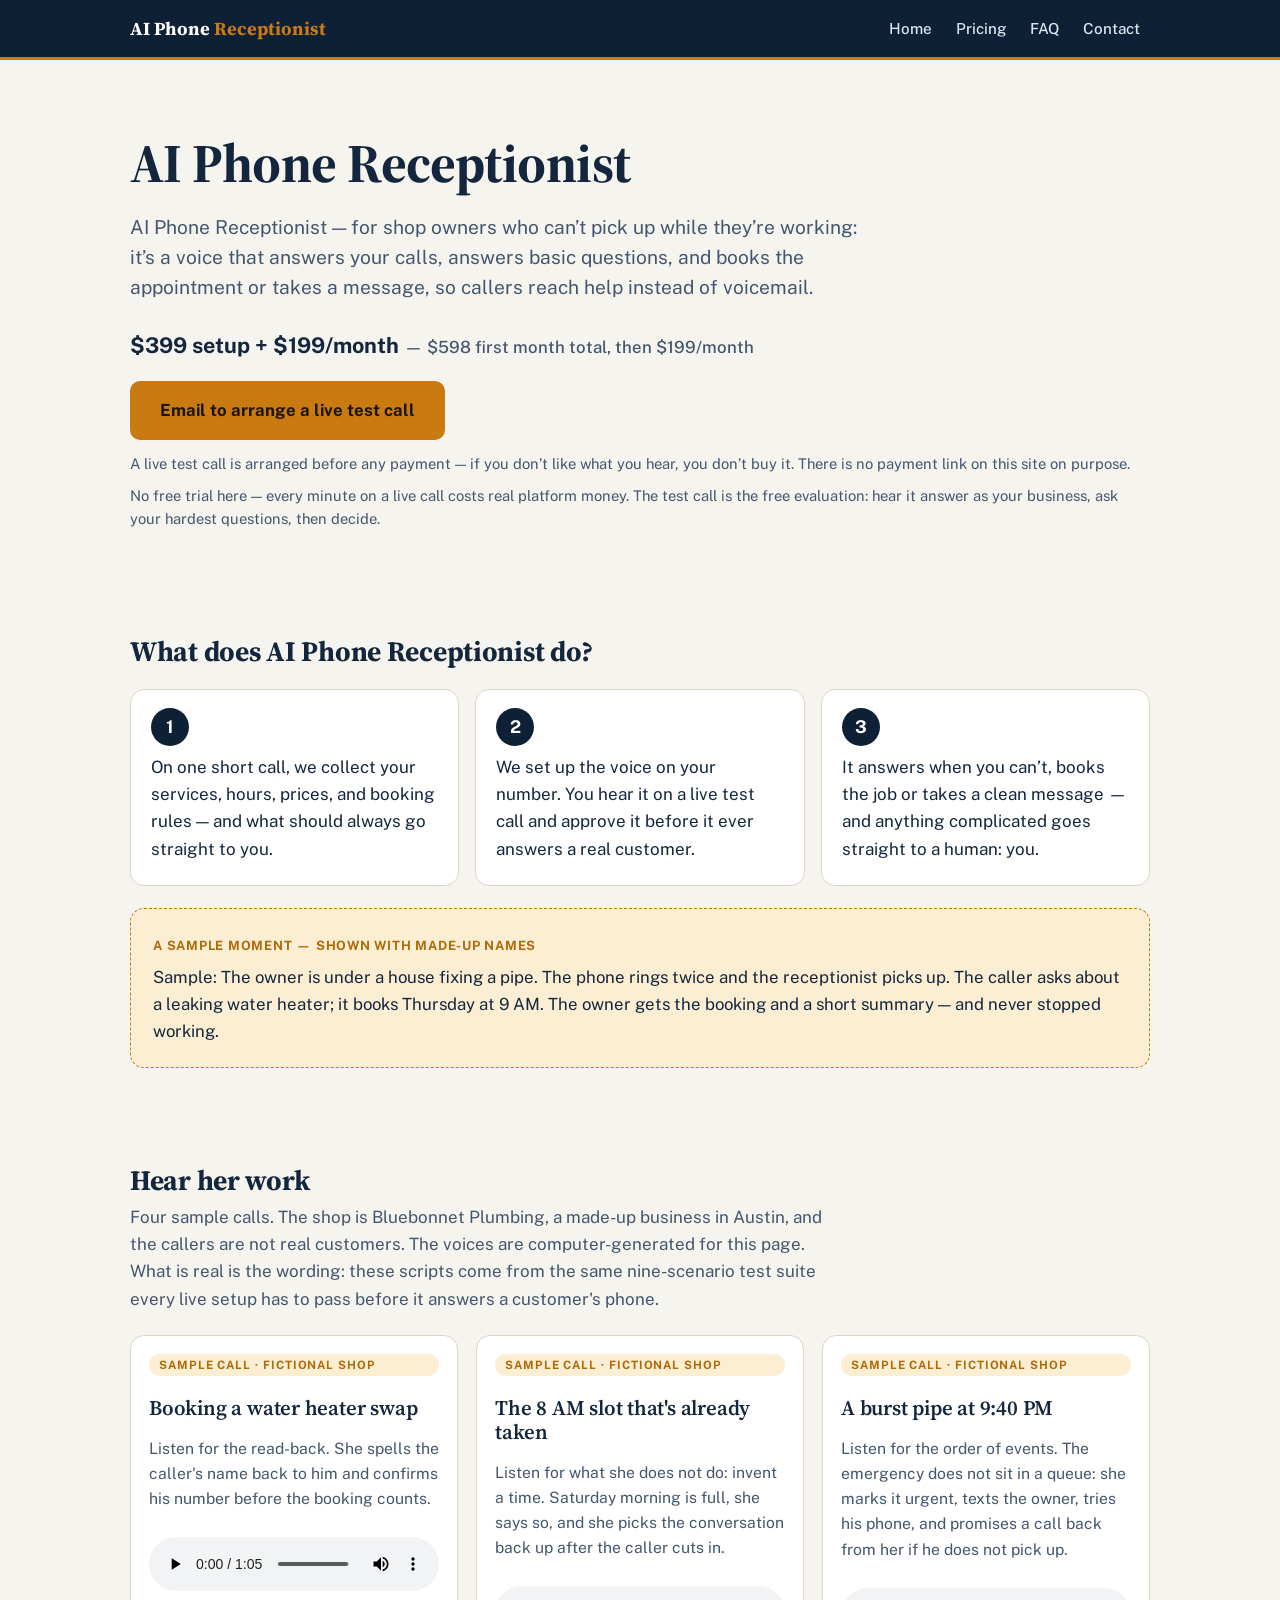
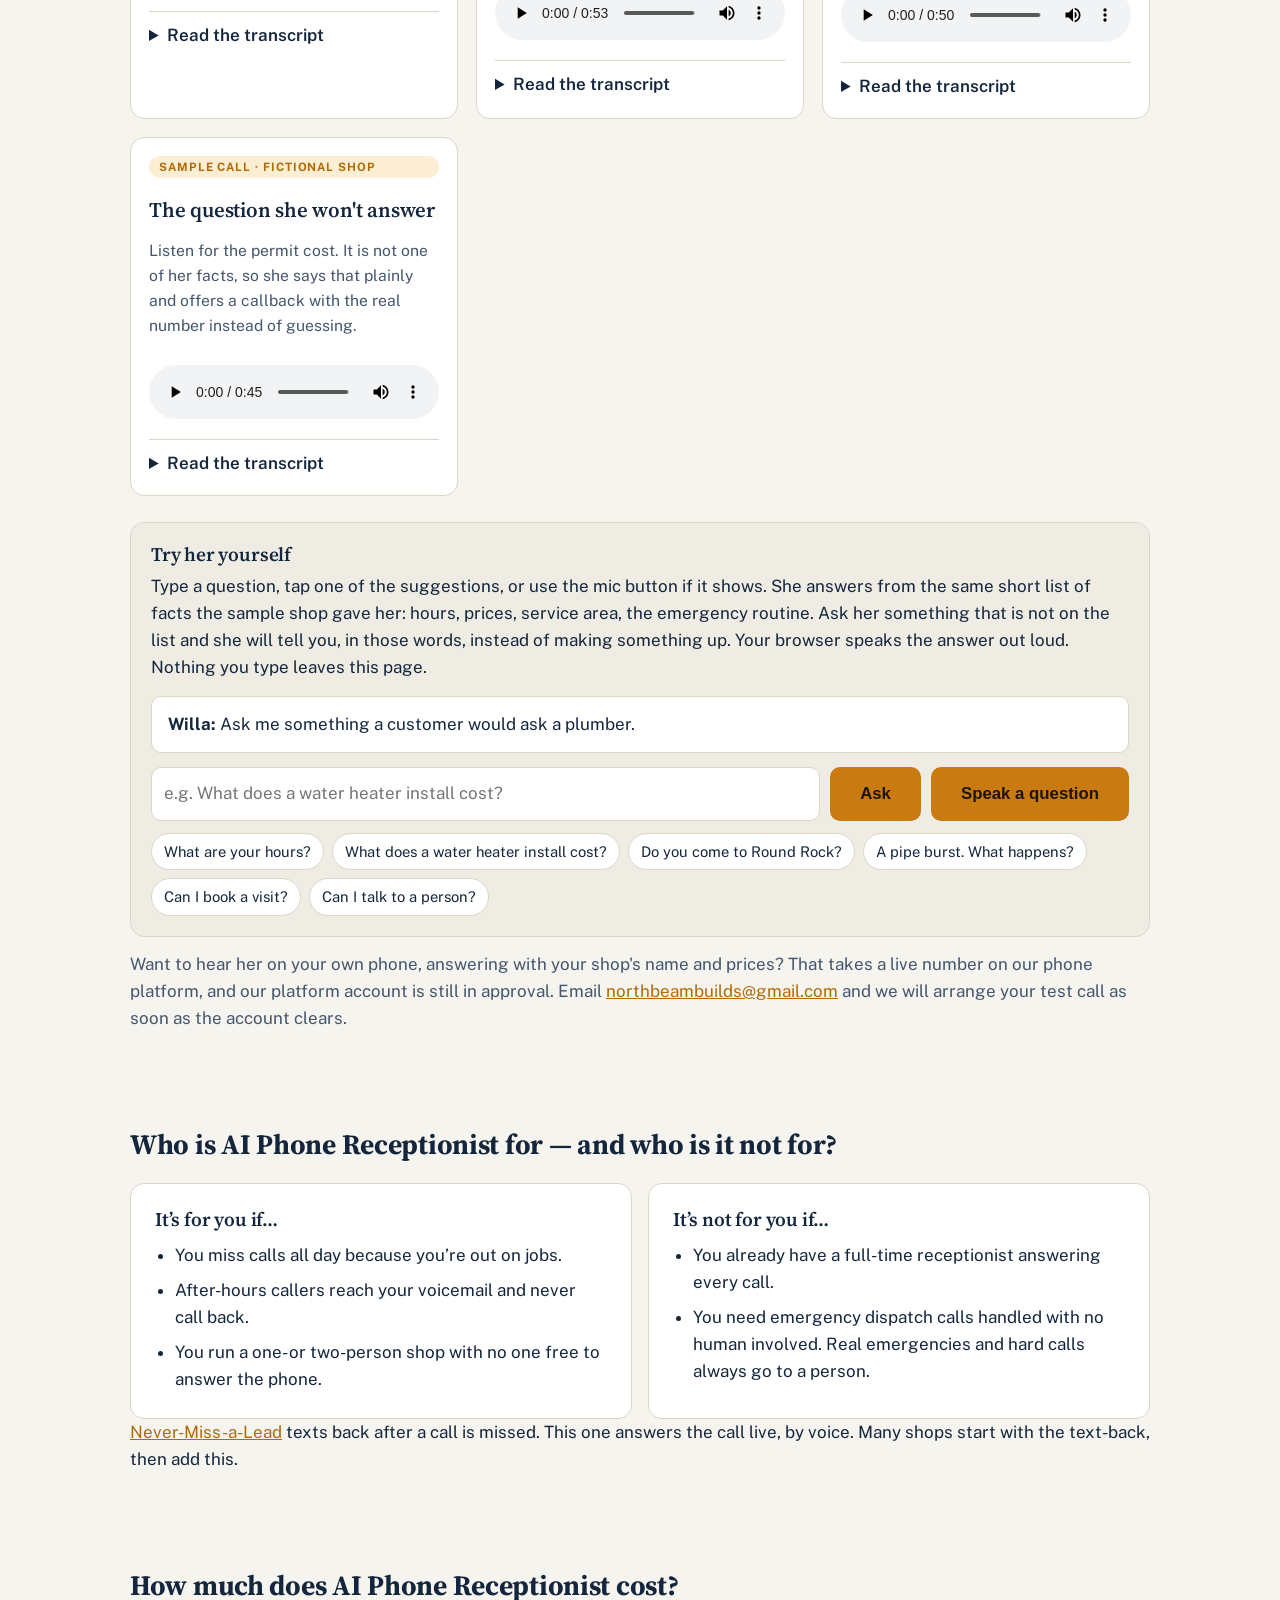
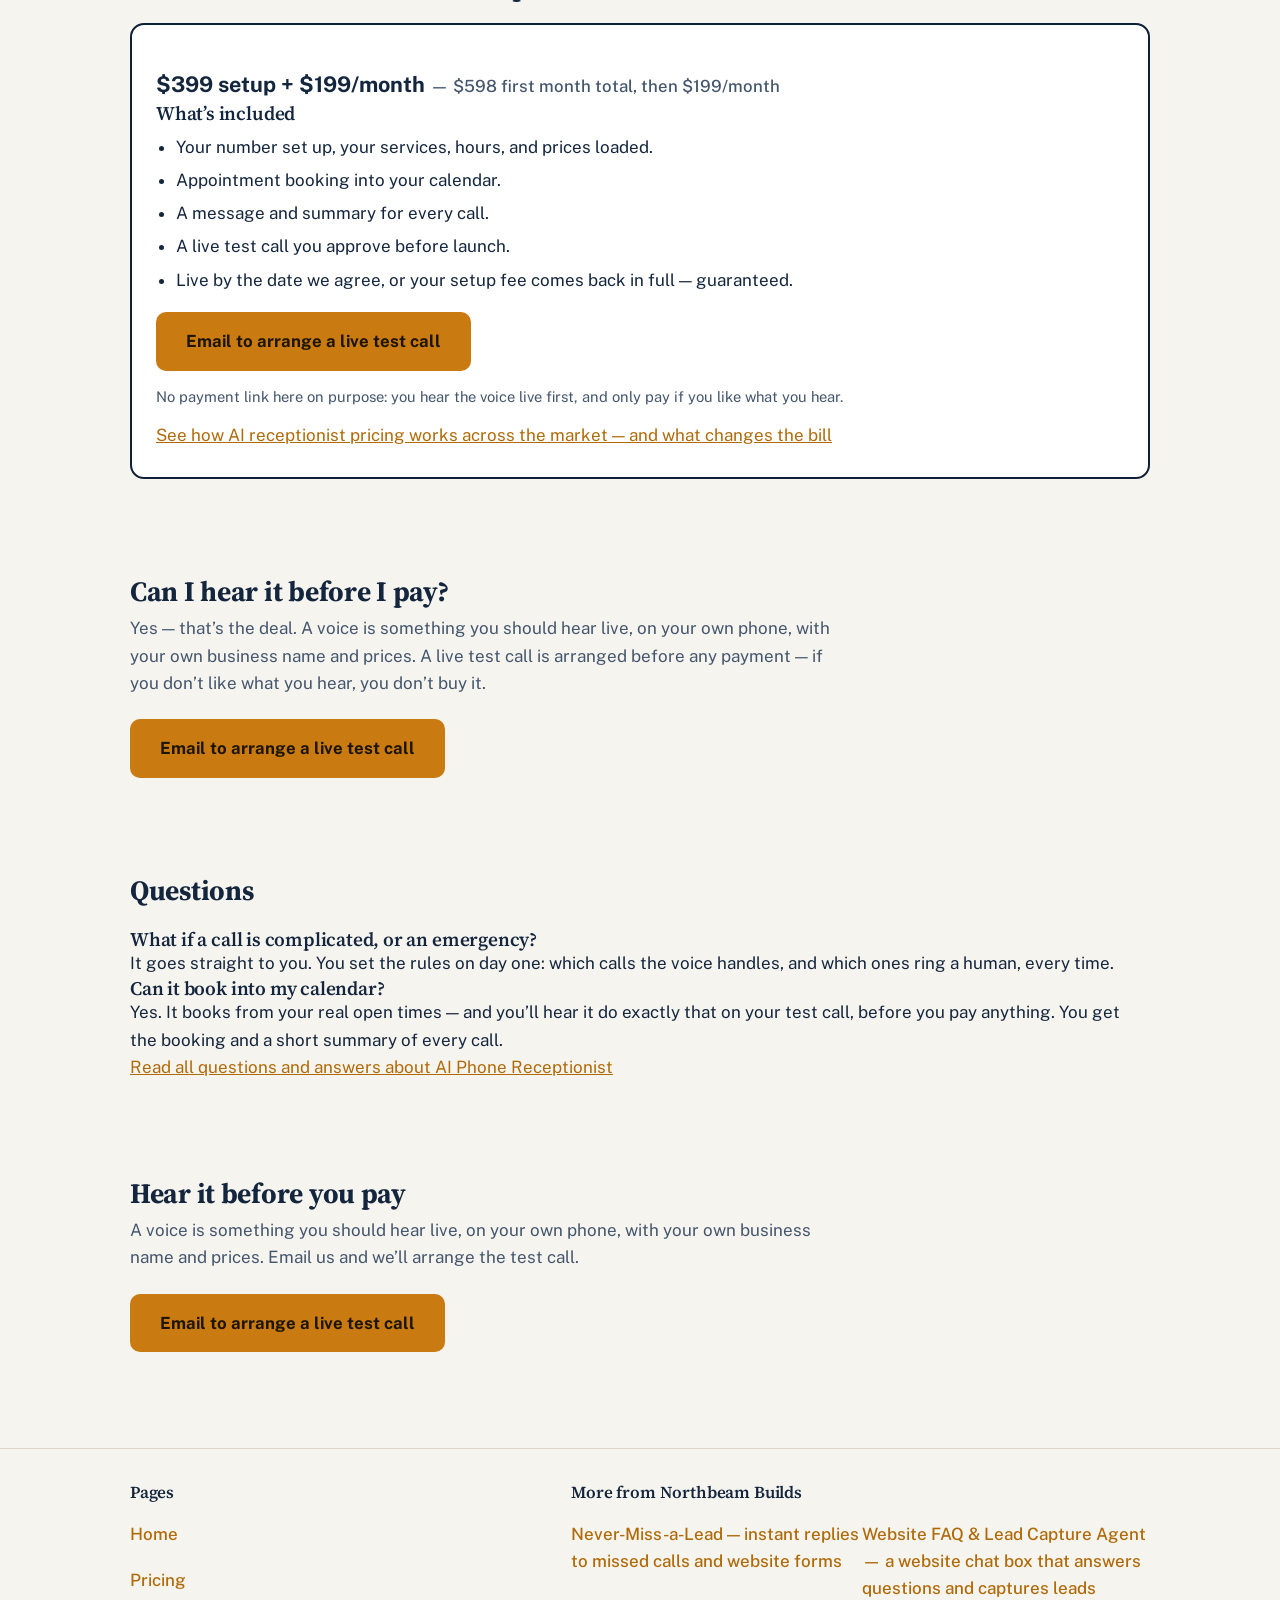
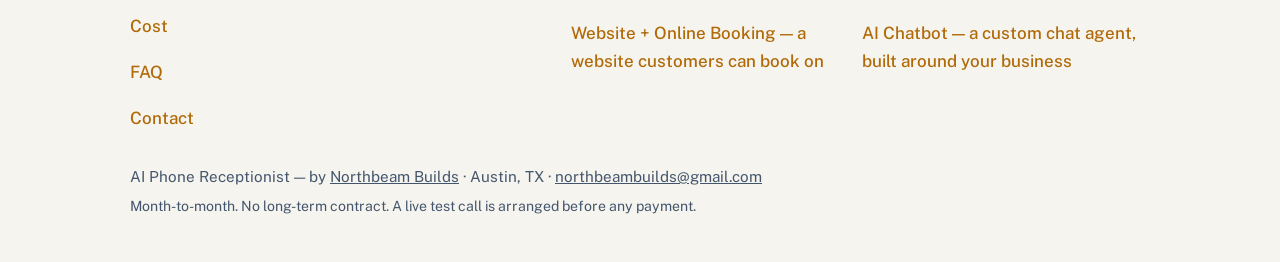
==== commit 0984f0c0: "Add AI receptionist cost explainer page (Playbook Day 12 SEO page 2)" ====
--- a/index.html
+++ b/index.html
@@ -227,6 +227,7 @@
               <a class="btn" href="mailto:northbeambuilds@gmail.com?subject=AI Phone Receptionist — live test call">Email to arrange a live test call</a>
             </div>
             <p class="buy-note">No payment link here on purpose: you hear the voice live first, and only pay if you like what you hear.</p>
+            <p><a href="/cost/">See how AI receptionist pricing works across the market — and what changes the bill</a></p>
           </div>
         </section>
 
@@ -268,6 +269,7 @@
             <ul class="sitemap-list">
               <li><a href="/">Home</a></li>
               <li><a href="/pricing/">Pricing</a></li>
+              <li><a href="/cost/">Cost</a></li>
               <li><a href="/faq/">FAQ</a></li>
               <li><a href="/contact/">Contact</a></li>
             </ul>
--- a/assets/site.css
+++ b/assets/site.css
@@ -523,6 +523,7 @@
   .btn.secondary:hover { background: var(--amber); color: #1a1204; }
 }
 .buy-note { margin-top: 12px; font-size: 0.92rem; color: var(--ink-soft); }
+.trial-note { margin-top: 10px; font-size: 0.92rem; line-height: 1.55; color: var(--ink-soft); }
 .contact-card {
   background: var(--surface);
   border: 2px solid var(--navy);
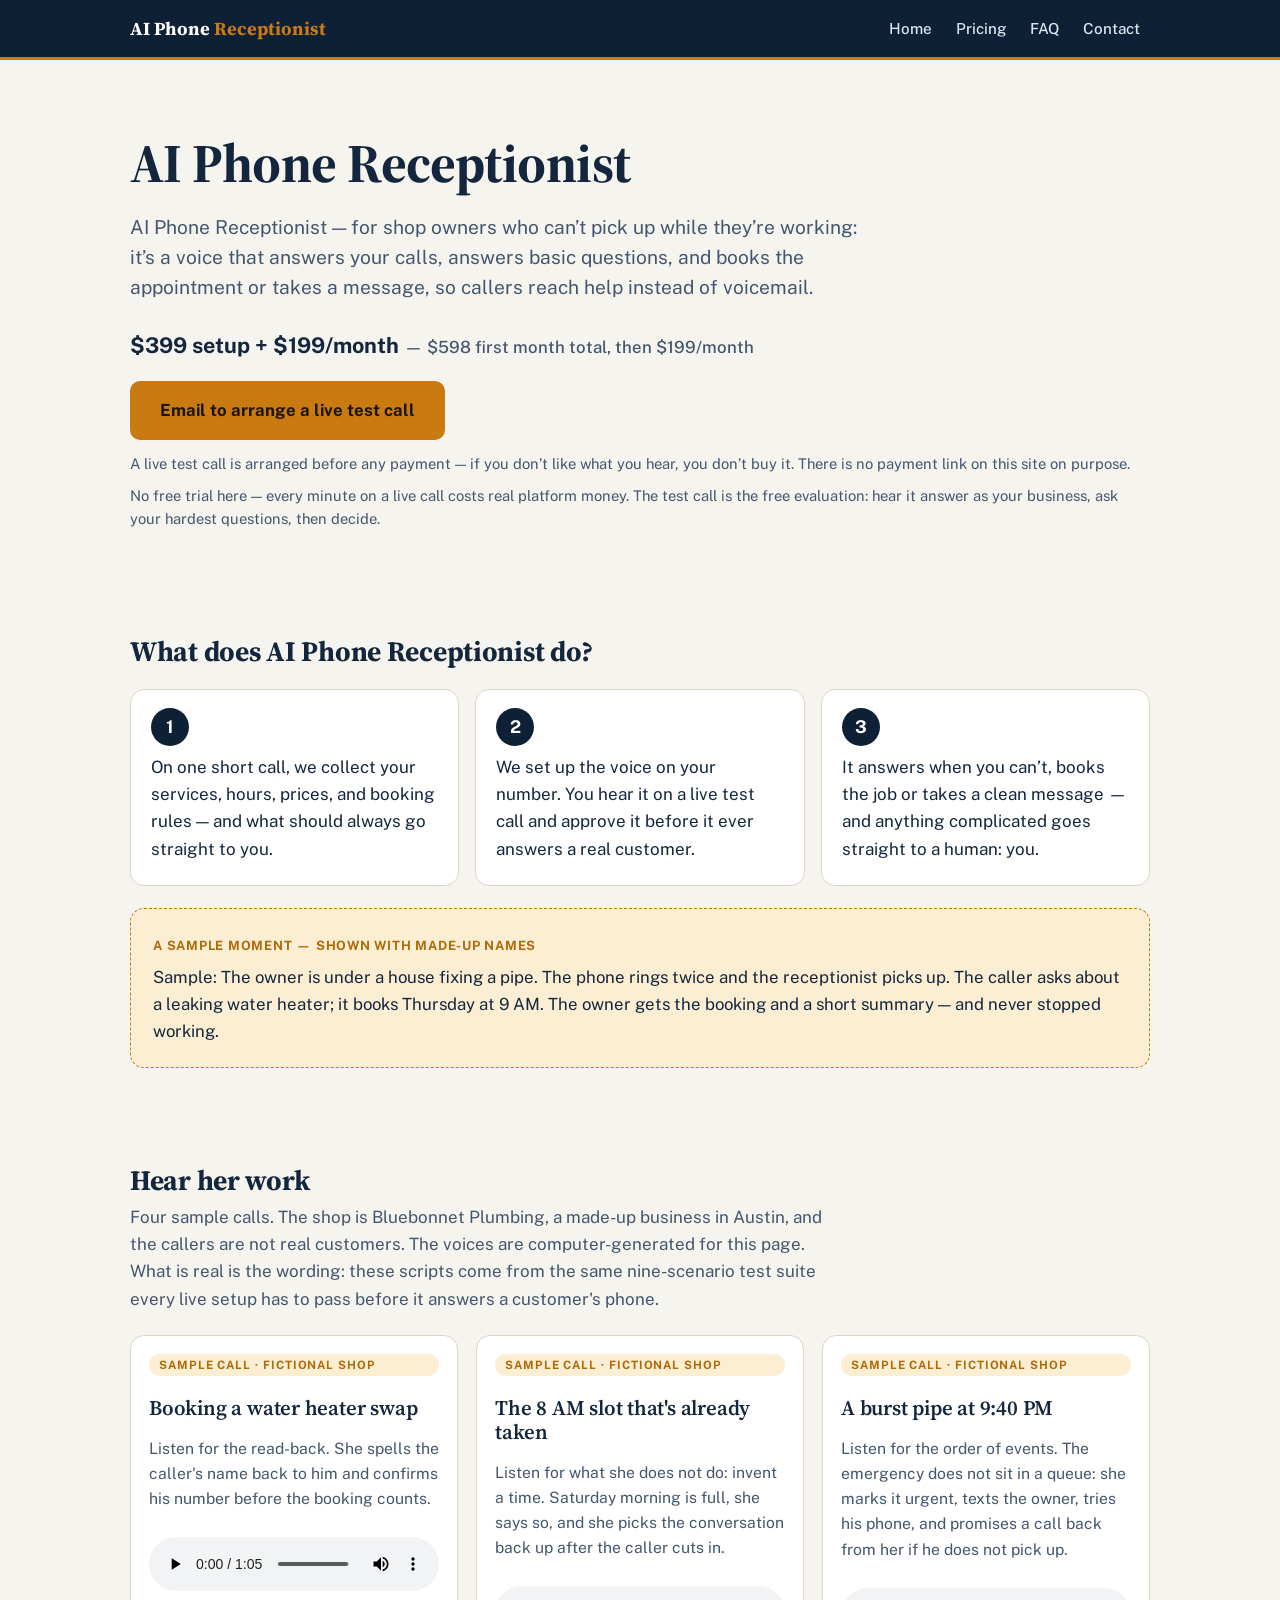
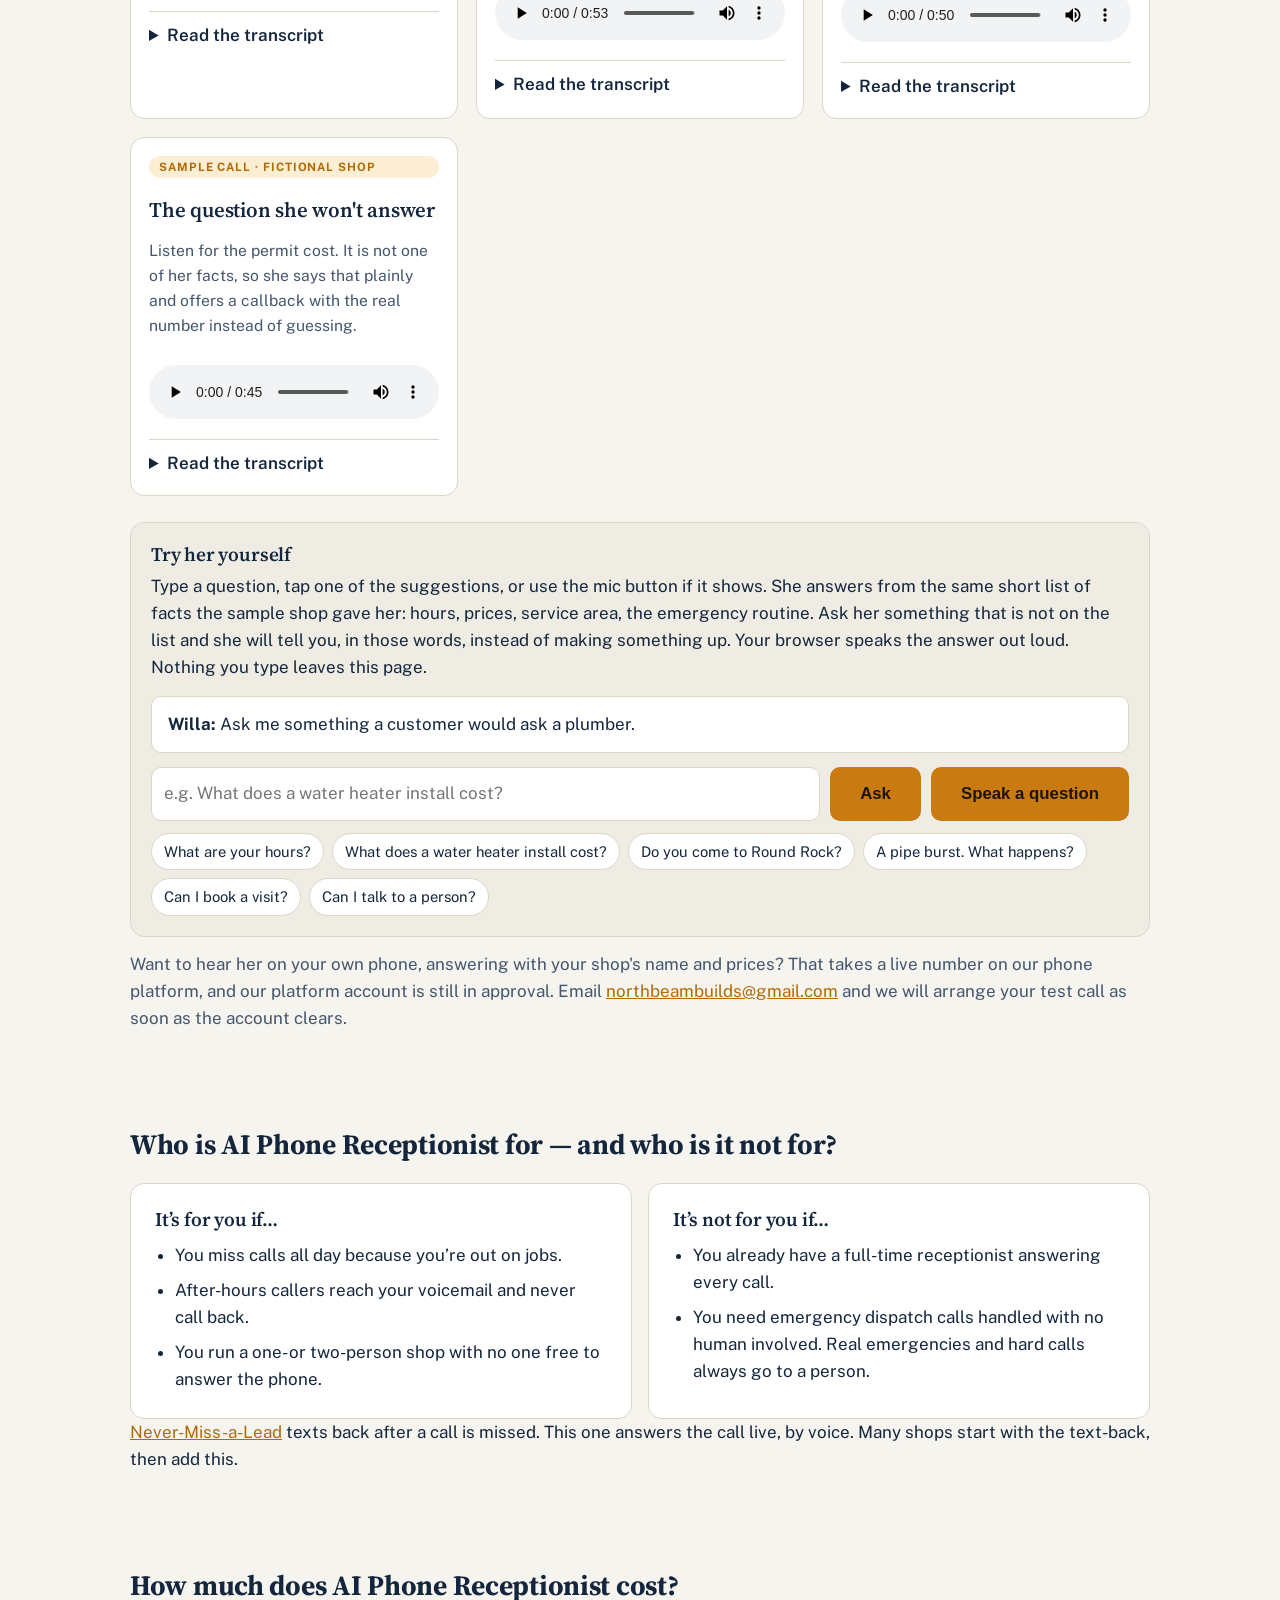
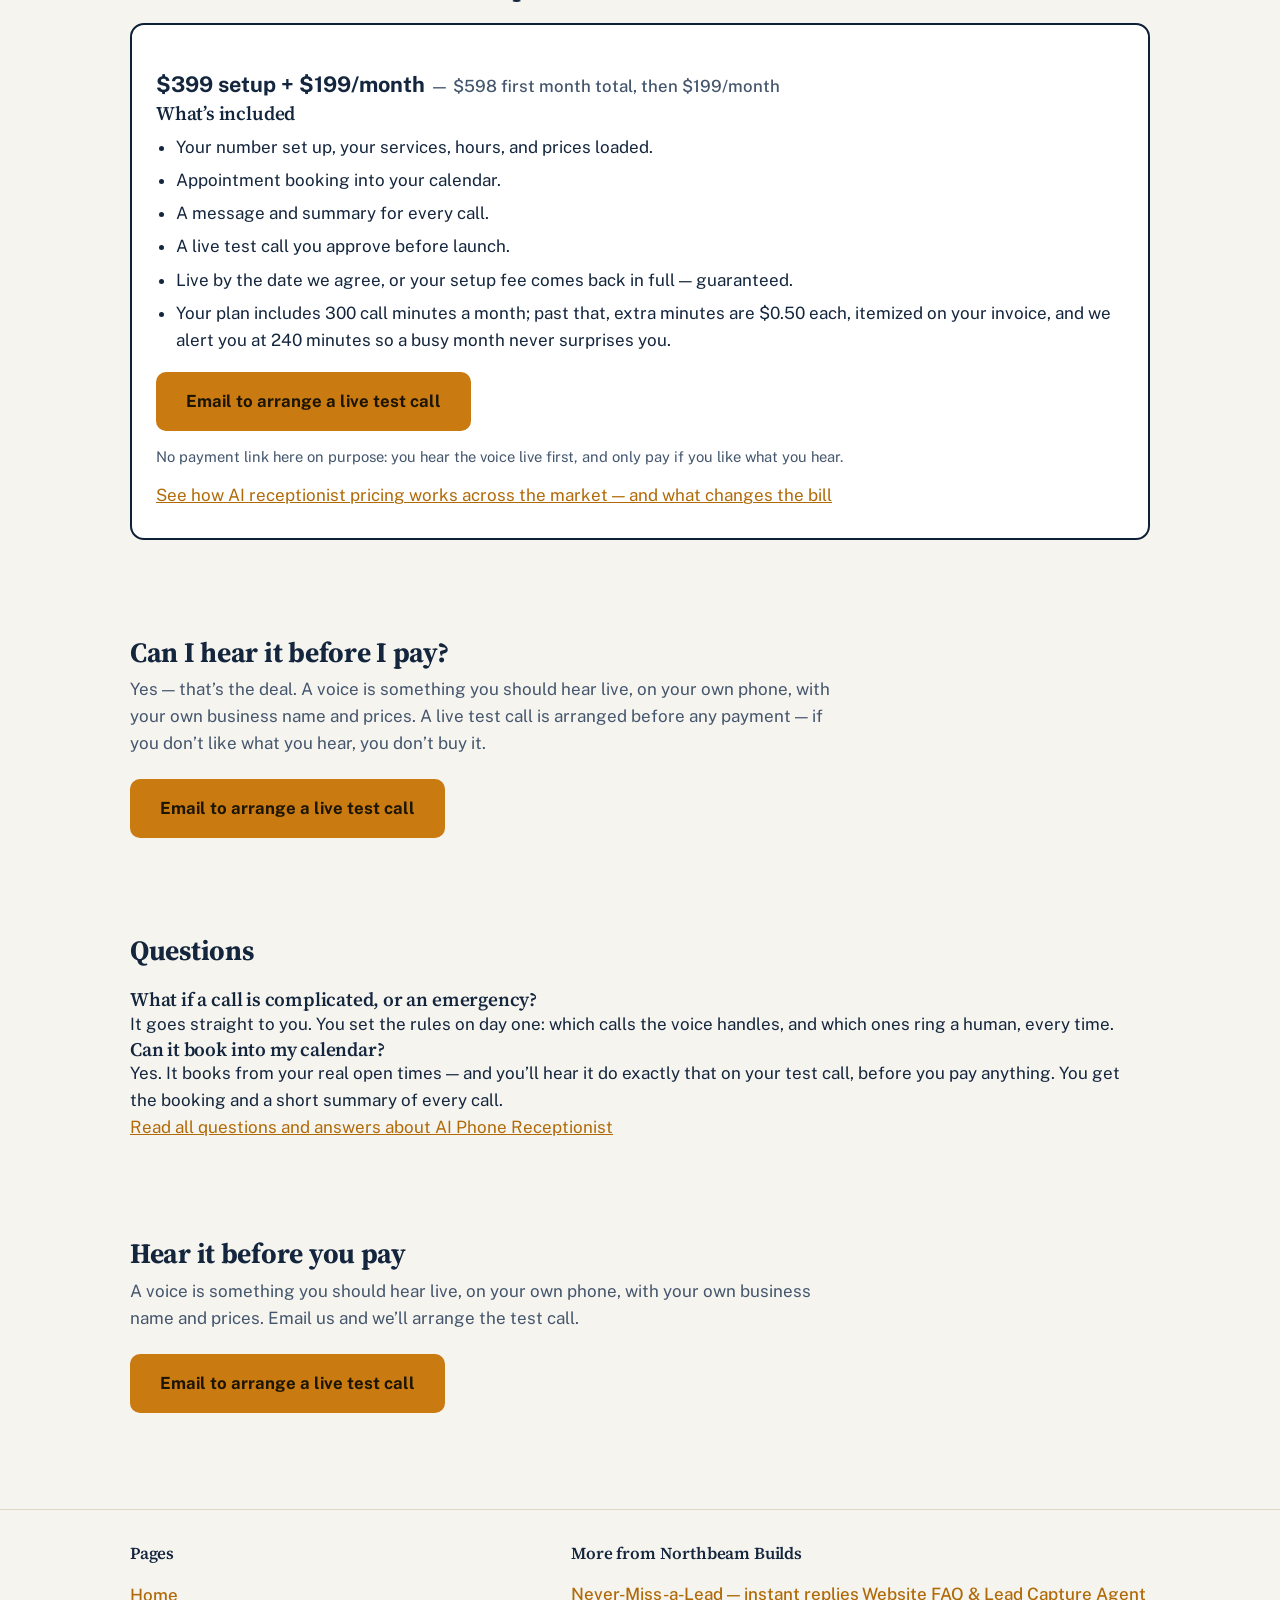
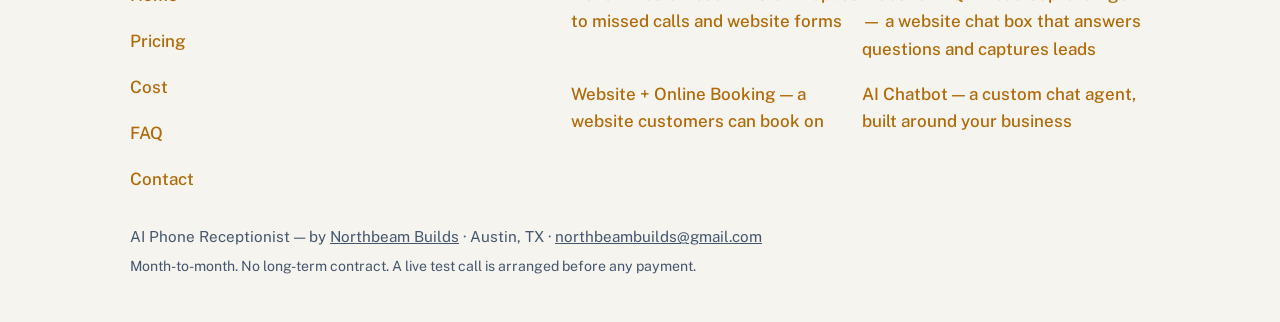
==== commit 47463ee6: "Homepage included list: state the ratified volume term (300 included minutes, $0.50 overage, 240-min" ====
--- a/index.html
+++ b/index.html
@@ -18,6 +18,9 @@
     <meta name="twitter:url" content="https://receptionist.northbeambuilds.com/" />
     <script type="application/ld+json">
 {"@context": "https://schema.org", "@type": "SoftwareApplication", "name": "AI Phone Receptionist", "applicationCategory": "BusinessApplication", "operatingSystem": "Web", "description": "An AI voice that answers a business\u2019s phone calls, answers basic questions, and books appointments or takes a message when the owner can\u2019t pick up.", "offers": {"@type": "Offer", "priceCurrency": "USD", "price": "399", "priceSpecification": [{"@type": "UnitPriceSpecification", "price": "399", "priceCurrency": "USD", "name": "One-time setup"}, {"@type": "UnitPriceSpecification", "price": "199", "priceCurrency": "USD", "name": "Monthly service", "unitCode": "MON", "billingDuration": "P1M"}]}, "provider": {"@type": "Organization", "name": "Northbeam Builds", "email": "northbeambuilds@gmail.com", "address": {"@type": "PostalAddress", "addressLocality": "Austin", "addressRegion": "TX", "addressCountry": "US"}}}
+    </script>
+    <script type="application/ld+json">
+{"@context": "https://schema.org", "@type": "FAQPage", "mainEntity": [{"@type": "Question", "name": "What if a call is complicated, or an emergency?", "acceptedAnswer": {"@type": "Answer", "text": "It goes straight to you. You set the rules on day one: which calls the voice handles, and which ones ring a human, every time."}}, {"@type": "Question", "name": "Can it book into my calendar?", "acceptedAnswer": {"@type": "Answer", "text": "Yes. It books from your real open times \u2014 and you\u2019ll hear it do exactly that on your test call, before you pay anything. You get the booking and a short summary of every call."}}]}
     </script>
     <link rel="preconnect" href="https://fonts.googleapis.com" />
     <link rel="preconnect" href="https://fonts.gstatic.com" crossorigin />
@@ -222,6 +225,7 @@
               <li>A message and summary for every call.</li>
               <li>A live test call you approve before launch.</li>
               <li>Live by the date we agree, or your setup fee comes back in full — guaranteed.</li>
+              <li>Your plan includes 300 call minutes a month; past that, extra minutes are $0.50 each, itemized on your invoice, and we alert you at 240 minutes so a busy month never surprises you.</li>
             </ul>
             <div class="cta-row">
               <a class="btn" href="mailto:northbeambuilds@gmail.com?subject=AI Phone Receptionist — live test call">Email to arrange a live test call</a>
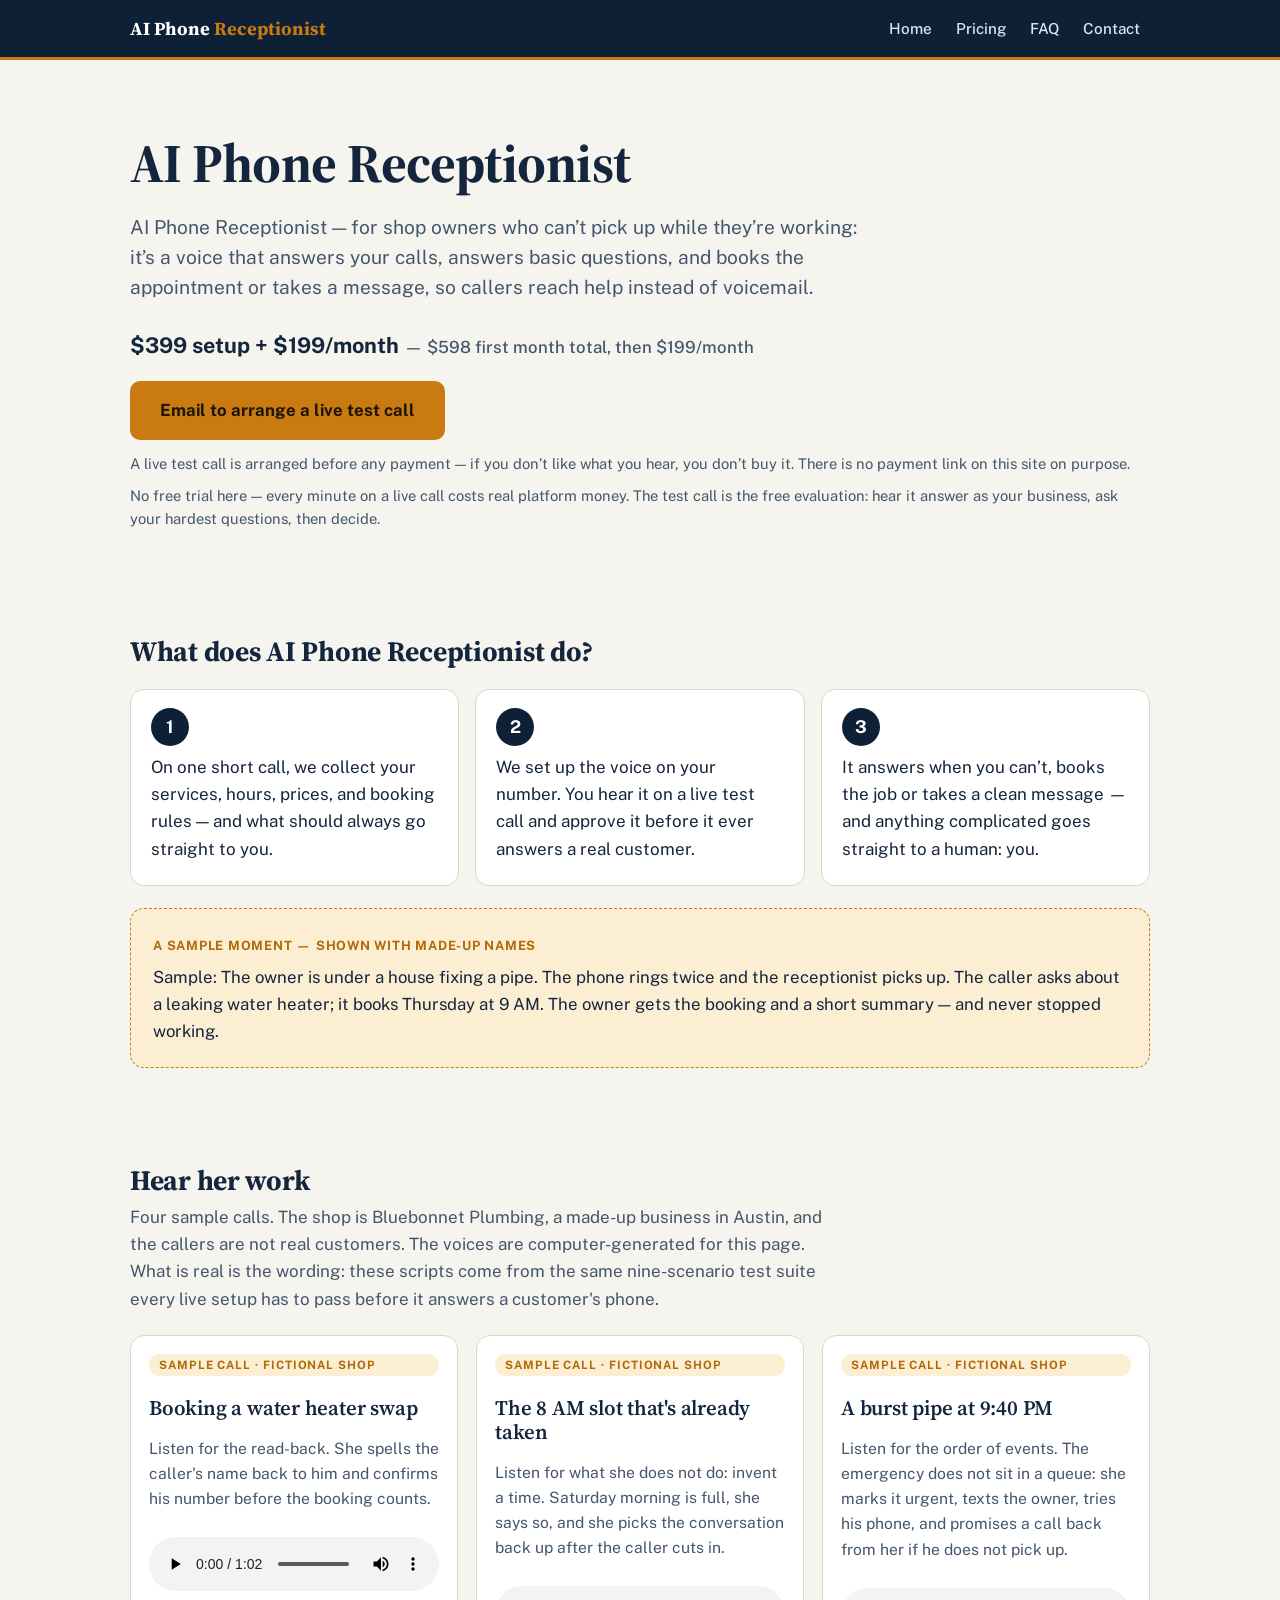
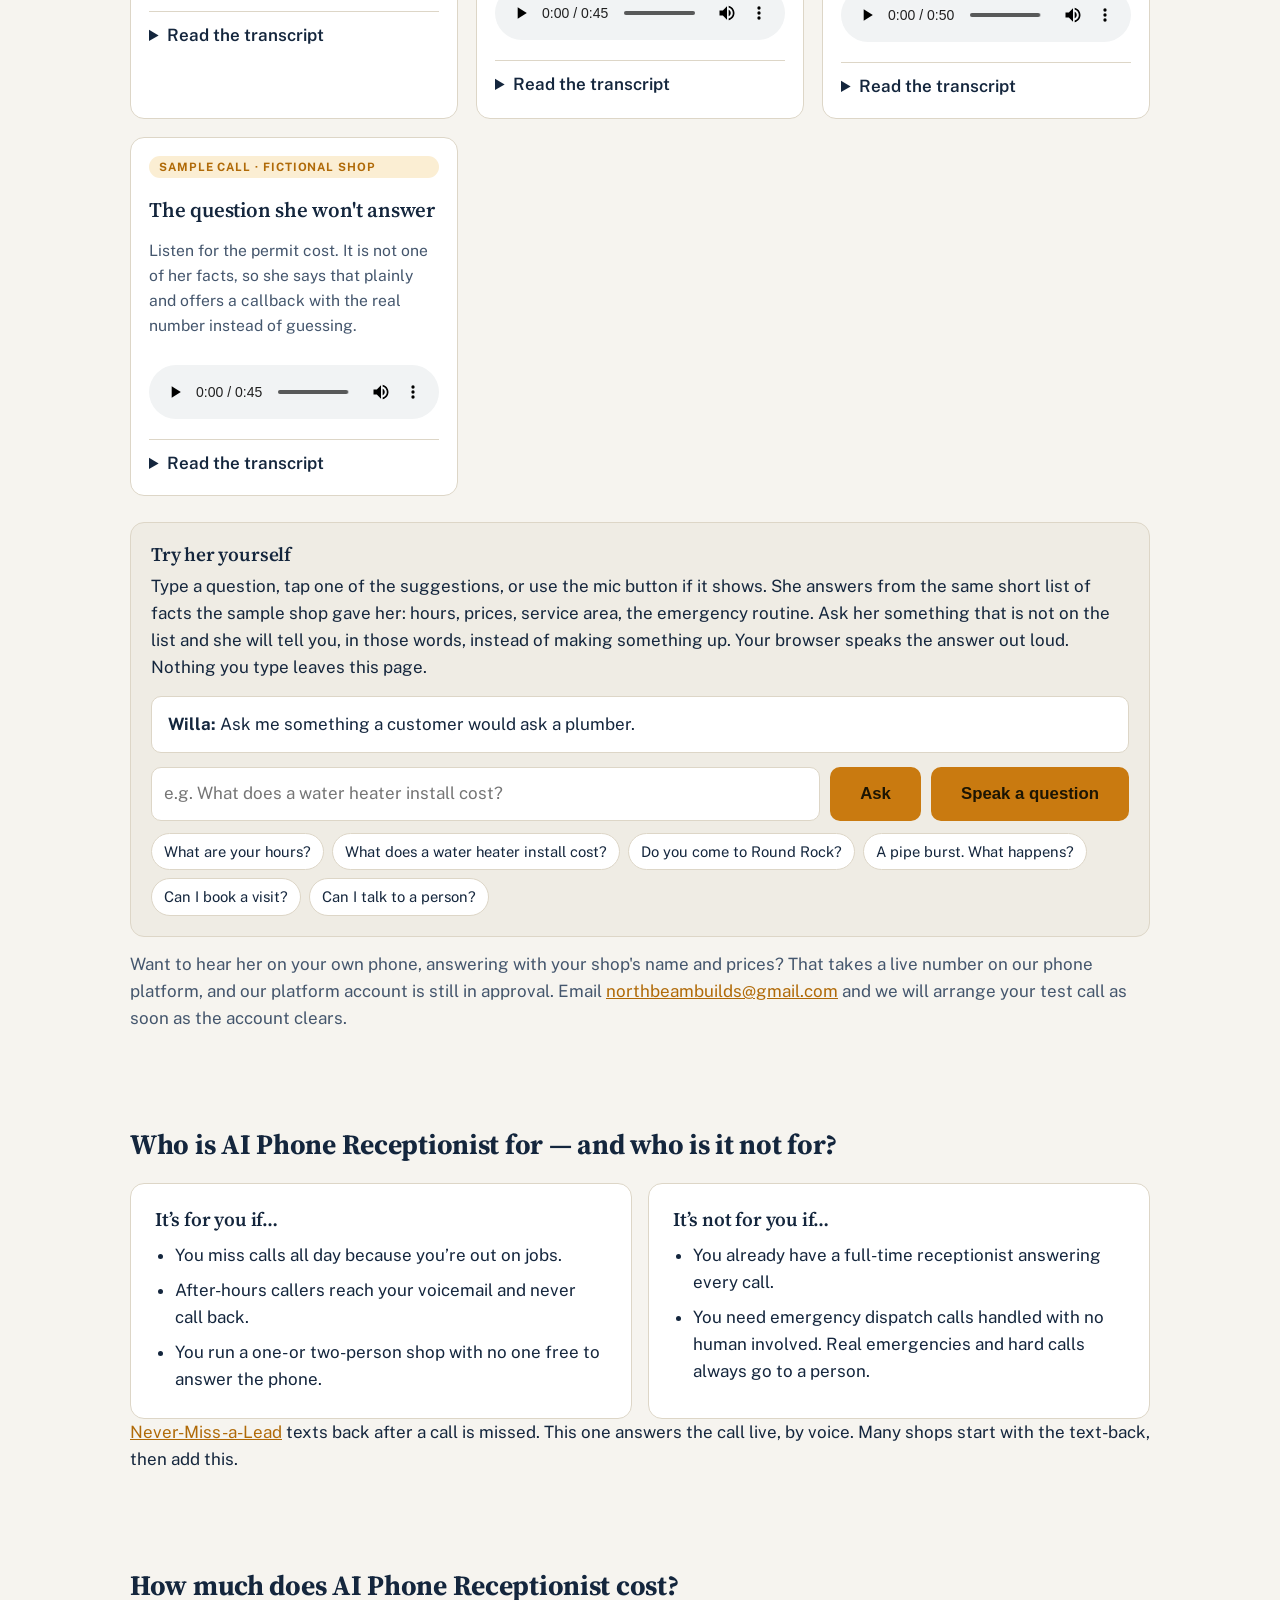
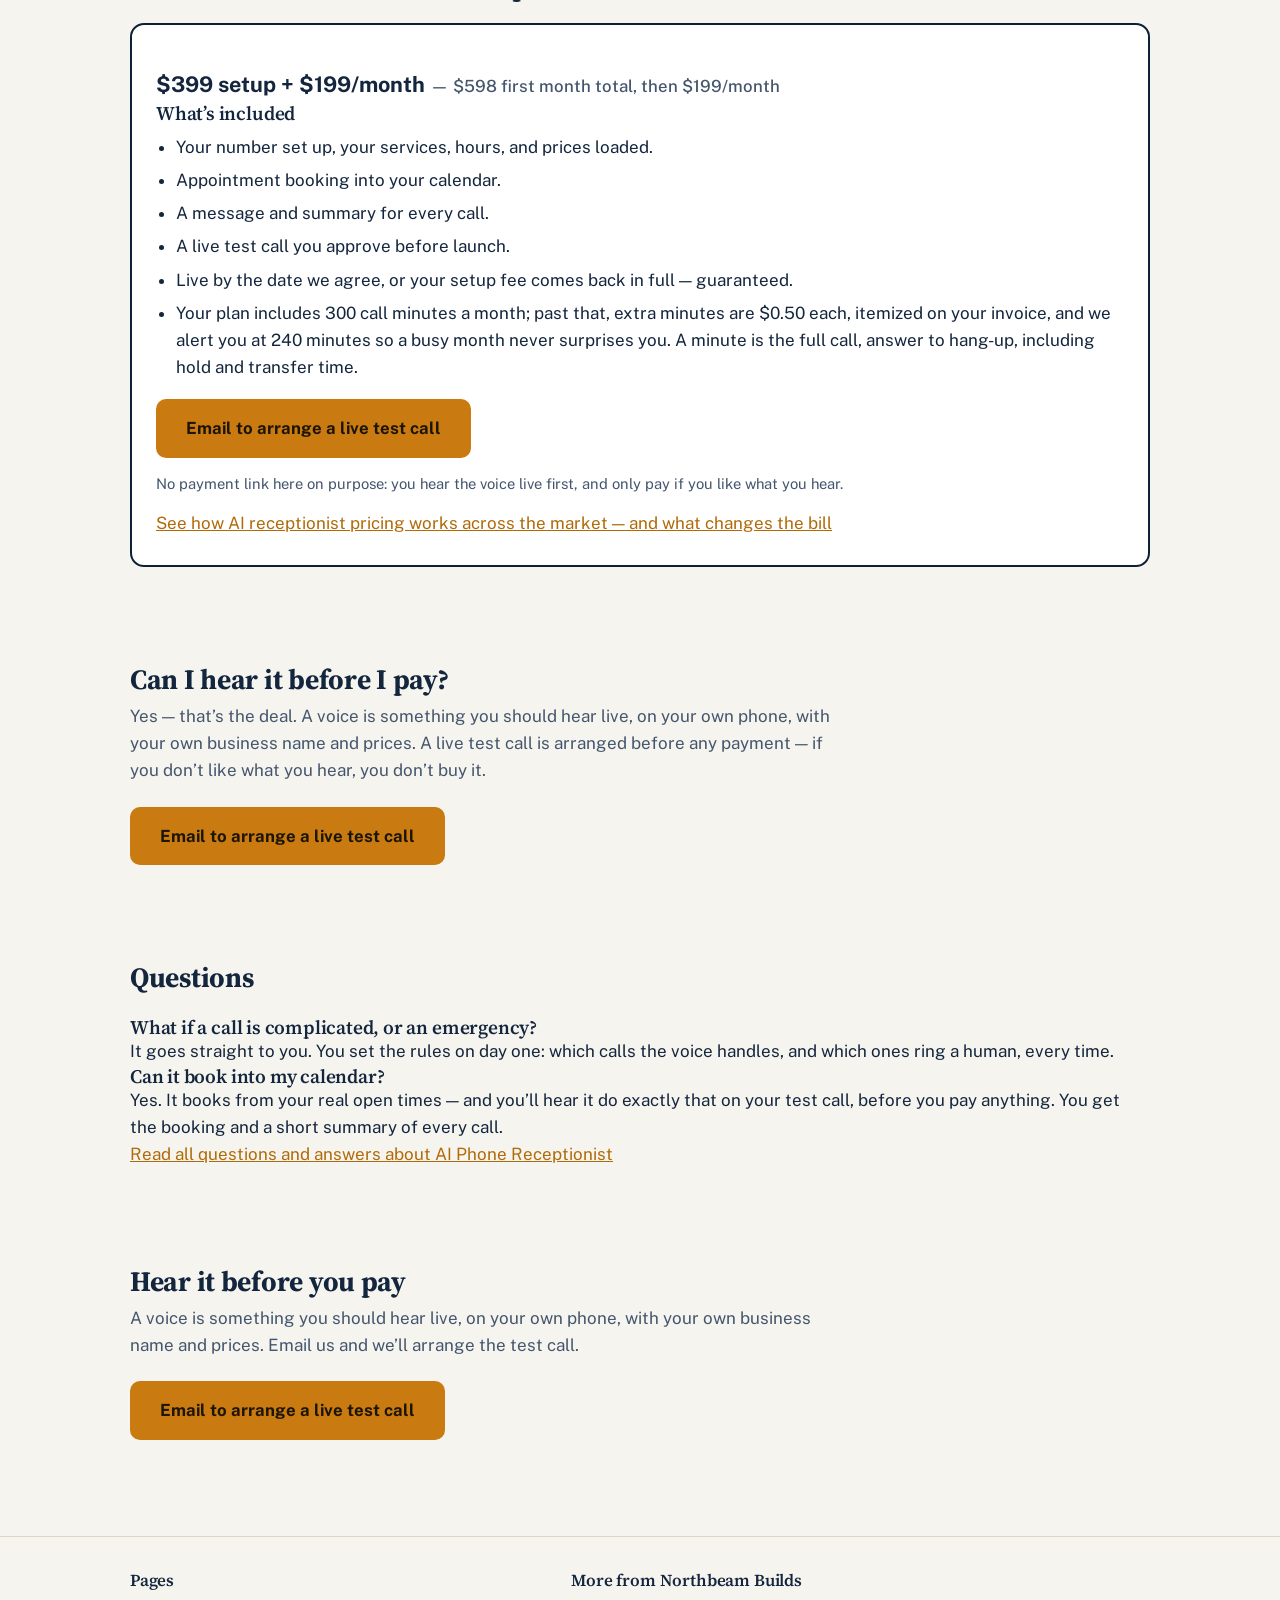
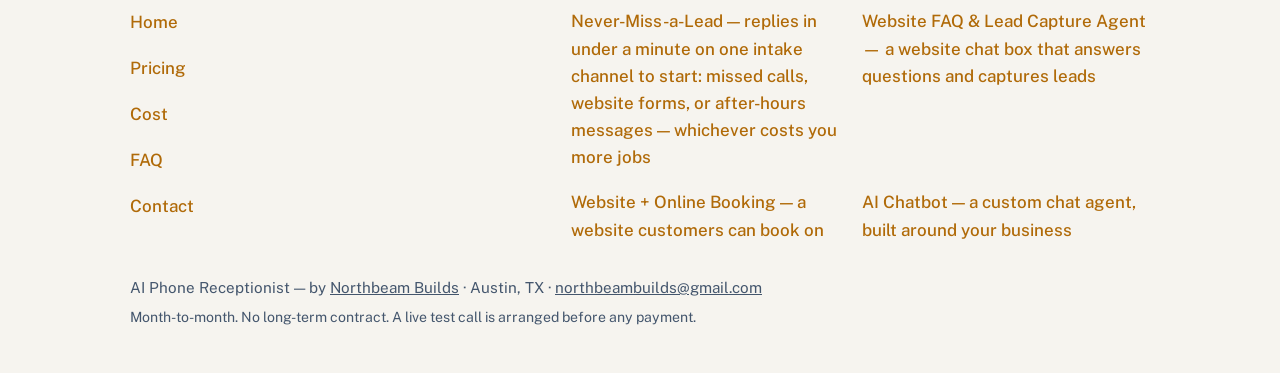
==== commit 2ff86d43: "Homepage: lift RE-SCORE #43 R-1/R-2/R-3 — remove unbacked sample-script promises (transcript + regen" ====
--- a/index.html
+++ b/index.html
@@ -97,7 +97,7 @@
                   <p><span class="who">Caller:</span> That's right.</p>
                   <p><span class="who">Willa:</span> And the best number for the tech to reach you — is it the one you're calling from, ending in 0148?</p>
                   <p><span class="who">Caller:</span> Yep, that's my cell.</p>
-                  <p><span class="who">Willa:</span> You're all set for Thursday at 9. You'll get a text confirming it, and the tech will call when he's on his way. Anything else I can do?</p>
+                  <p><span class="who">Willa:</span> You're all set for Thursday at 9. The tech will call when he's on his way. Anything else I can do?</p>
                   <p><span class="who">Caller:</span> Nope, that's it. Thanks.</p>
                 </div>
               </details>
@@ -120,8 +120,8 @@
                   <p><span class="who">Caller:</span> Priya Nair.</p>
                   <p><span class="who">Willa:</span> Priya, let me spell your last name back: Nair, N-A-I-R. Correct?</p>
                   <p><span class="who">Caller:</span> Correct.</p>
-                  <p><span class="who">Willa:</span> Done. You'll get a text confirming Friday at 4:30, and if a Saturday morning slot opens up, I'll call you before I offer it to anyone else.</p>
-                  <p><span class="who">Caller:</span> That would be great. Thanks!</p>
+                  <p><span class="who">Willa:</span> Done. You're all set for Friday at 4:30.</p>
+                  <p><span class="who">Caller:</span> Great. Thanks!</p>
                 </div>
               </details>
             </article>
@@ -225,7 +225,7 @@
               <li>A message and summary for every call.</li>
               <li>A live test call you approve before launch.</li>
               <li>Live by the date we agree, or your setup fee comes back in full — guaranteed.</li>
-              <li>Your plan includes 300 call minutes a month; past that, extra minutes are $0.50 each, itemized on your invoice, and we alert you at 240 minutes so a busy month never surprises you.</li>
+              <li>Your plan includes 300 call minutes a month; past that, extra minutes are $0.50 each, itemized on your invoice, and we alert you at 240 minutes so a busy month never surprises you. A minute is the full call, answer to hang-up, including hold and transfer time.</li>
             </ul>
             <div class="cta-row">
               <a class="btn" href="mailto:northbeambuilds@gmail.com?subject=AI Phone Receptionist — live test call">Email to arrange a live test call</a>
@@ -281,7 +281,7 @@
           <nav aria-label="More from Northbeam Builds">
             <h3>More from Northbeam Builds</h3>
             <ul class="tool-list">
-              <li><a href="https://nevermiss.northbeambuilds.com/">Never-Miss-a-Lead — instant replies to missed calls and website forms</a></li>
+              <li><a href="https://nevermiss.northbeambuilds.com/">Never-Miss-a-Lead — replies in under a minute on one intake channel to start: missed calls, website forms, or after-hours messages — whichever costs you more jobs</a></li>
               <li><a href="https://faqagent.northbeambuilds.com/">Website FAQ & Lead Capture Agent — a website chat box that answers questions and captures leads</a></li>
               <li><a href="https://booking.northbeambuilds.com/">Website + Online Booking — a website customers can book on</a></li>
               <li><a href="https://chatbot.northbeambuilds.com/">AI Chatbot — a custom chat agent, built around your business</a></li>
